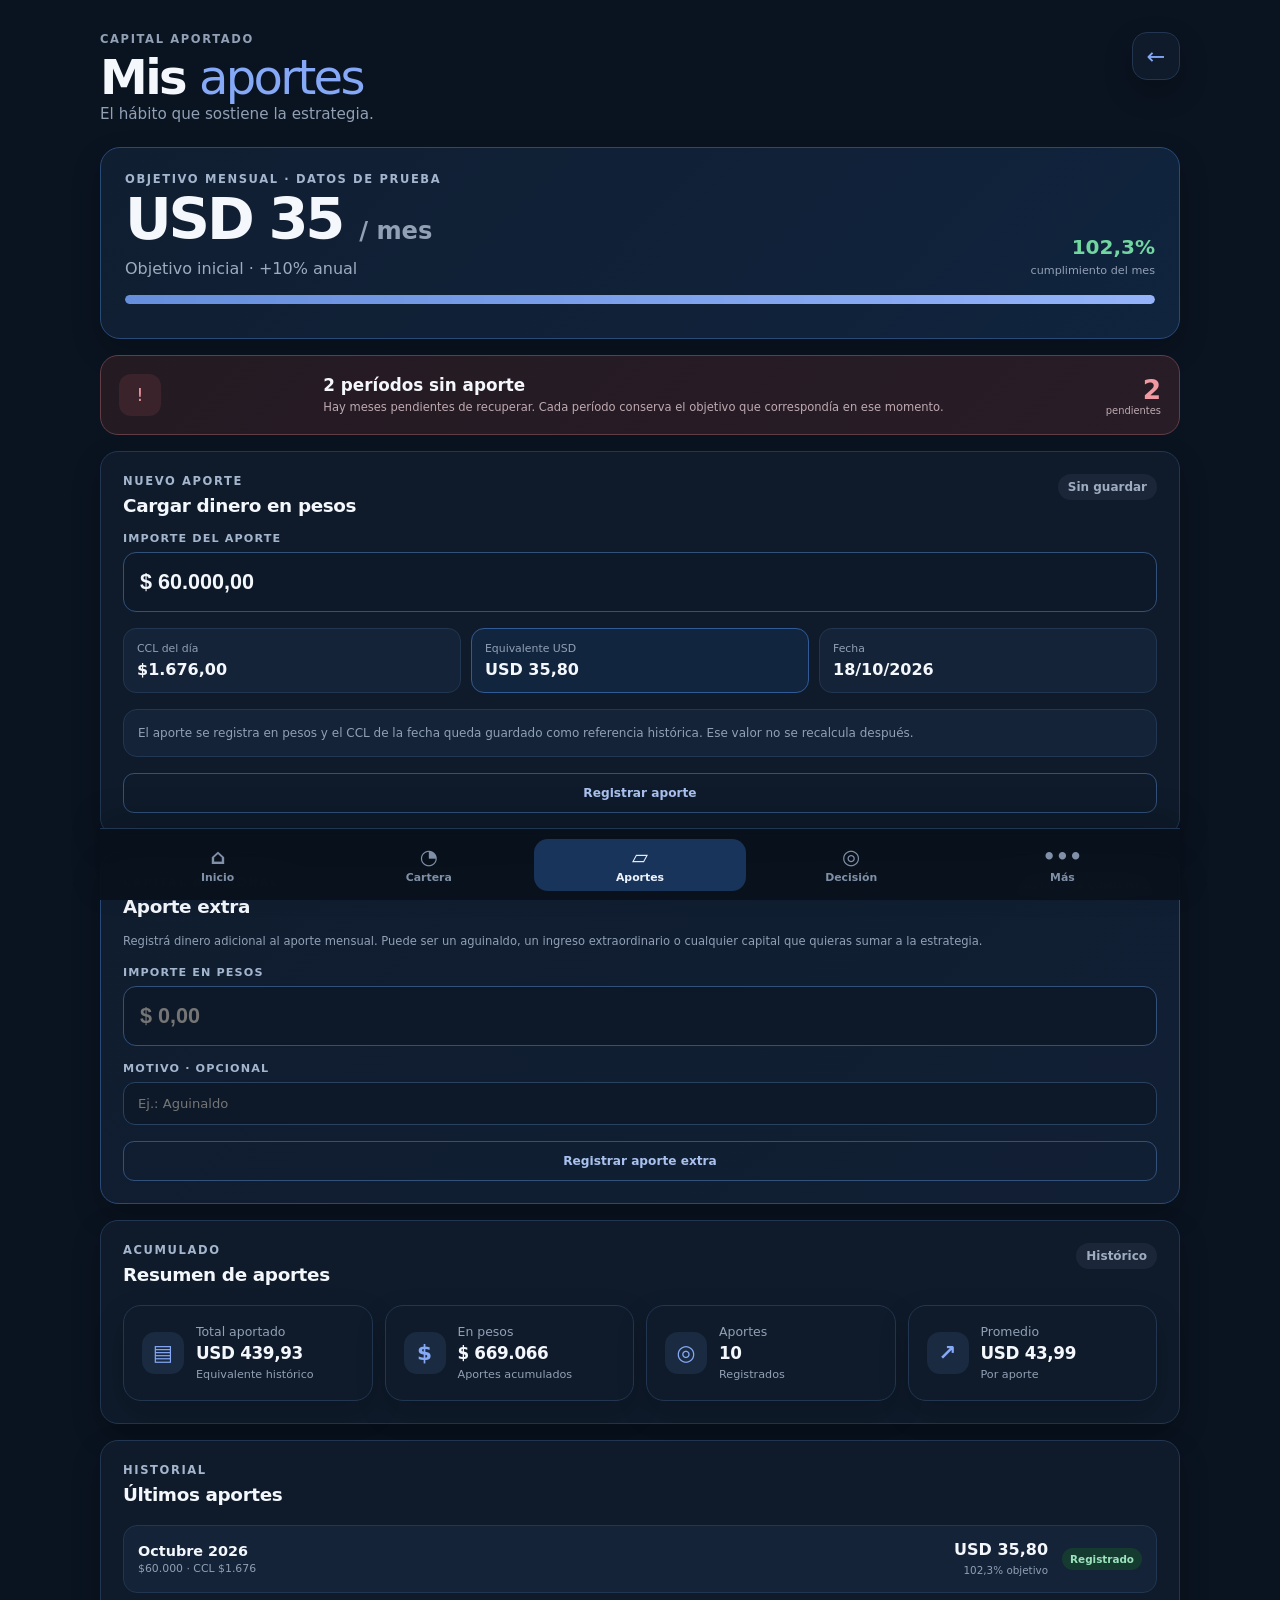
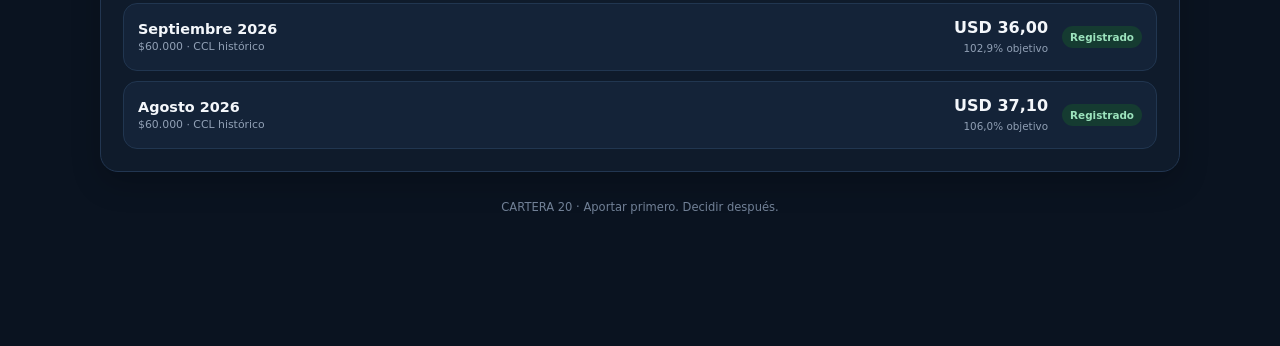
==== aportes.html @ cf2efdd2 "Aportes: preparar estado positivo de aportes al día" ====
<!DOCTYPE html>
<html lang="es">
<head>
  <meta charset="UTF-8">
  <meta name="viewport" content="width=device-width, initial-scale=1.0">
  <meta name="theme-color" content="#0a1320">
  <title>CARTERA 20 · Aportes</title>
  <link rel="stylesheet" href="style.css">
  <style>
    .contribution-hero { padding:24px; margin-bottom:16px; border:1px solid #294a77; border-radius:20px; background:linear-gradient(135deg,#101e31 0%,#10243e 100%); box-shadow:var(--shadow); }
    .contribution-target { display:flex; align-items:end; justify-content:space-between; gap:18px; }
    .target-value { font-size:clamp(2.3rem,7vw,3.6rem); line-height:.95; font-weight:760; letter-spacing:-.055em; }
    .target-value small { font-size:.42em; font-weight:700; color:var(--muted); letter-spacing:0; }
    .fulfillment { text-align:right; }
    .fulfillment strong { display:block; font-size:1.25rem; color:var(--success); }
    .fulfillment span { color:var(--muted); font-size:.7rem; }
    .input-panel { display:grid; gap:16px; }
    .field-label { display:block; margin-bottom:7px; color:#a4b5ce; font-size:.7rem; font-weight:800; letter-spacing:.1em; text-transform:uppercase; }
    .amount-input { width:100%; padding:16px; border:1px solid #31517b; border-radius:13px; outline:none; background:#0d1928; color:var(--text); font-size:1.35rem; font-weight:750; }
    .amount-input:focus { border-color:var(--accent); }
    .conversion-grid { display:grid; grid-template-columns:repeat(3,1fr); gap:10px; }
    .conversion-card { padding:13px; border:1px solid #213650; border-radius:13px; background:var(--surface-2); }
    .conversion-card span { display:block; color:var(--muted); font-size:.68rem; margin-bottom:5px; }
    .conversion-card strong { font-size:1rem; }
    .conversion-card.highlight { border-color:#315b96; background:#12253e; }
    .history-list { display:grid; gap:10px; }
    .history-row { display:grid; grid-template-columns:1fr auto auto; gap:14px; align-items:center; padding:14px; border:1px solid #213650; border-radius:14px; background:var(--surface-2); }
    .history-main strong { display:block; font-size:.9rem; }
    .history-main span { display:block; margin-top:3px; color:var(--muted); font-size:.68rem; }
    .history-usd { text-align:right; }
    .history-usd strong { display:block; }
    .history-usd span { color:var(--muted); font-size:.65rem; }
    .history-status { padding:5px 8px; border-radius:999px; background:var(--success-soft); color:#9ce3bd; font-size:.65rem; font-weight:750; white-space:nowrap; }
    .info-box { padding:14px; border:1px solid #213752; border-radius:14px; background:var(--surface-2); color:var(--muted); font-size:.75rem; line-height:1.5; }
    .pending-card { display:flex; align-items:center; justify-content:space-between; gap:16px; padding:18px; margin-bottom:16px; border:1px solid #633d46; border-radius:18px; background:linear-gradient(135deg,#241a22 0%,#281d27 100%); }
    .pending-card .pending-icon { width:42px; height:42px; display:grid; place-items:center; flex:0 0 42px; border-radius:12px; background:#3a232b; color:#e9959f; font-size:1.15rem; }
    .pending-card strong { display:block; font-size:1.05rem; }
    .pending-card p { margin:4px 0 0; color:#bfa9b0; font-size:.72rem; line-height:1.45; }
    .pending-count { text-align:right; flex:0 0 auto; }
    .pending-count strong { font-size:1.65rem; color:#ef9aa3; }
    .pending-count span { display:block; color:#bfa9b0; font-size:.62rem; }
    .pending-card.currently-clear { border-color:#294a77; background:linear-gradient(135deg,#101d2f 0%,#111f34 100%); }
    .pending-card.currently-clear .pending-icon { background:#183426; color:#8ee0b1; }
    .pending-card.currently-clear .pending-count strong { color:#8ee0b1; }
    .pending-card.currently-clear .pending-card-title { color:#d8e3ef; }
    .pending-card.currently-clear p { color:#91b9a2; }
    .extra-panel { border-color:#294a77; background:linear-gradient(135deg,#101d2f 0%,#111f34 100%); }
    .extra-badge { padding:5px 8px; border-radius:999px; background:#1a3150; color:#9fbce0; font-size:.62rem; font-weight:800; white-space:nowrap; }
    .extra-help { margin:0; color:var(--muted); font-size:.72rem; line-height:1.45; }
    .extra-reason { width:100%; padding:13px 14px; border:1px solid #29425f; border-radius:12px; outline:none; background:#0d1928; color:var(--text); font:inherit; font-size:.82rem; }
    .extra-reason:focus { border-color:var(--accent); }
    @media(max-width:480px){ .contribution-target{align-items:flex-start;flex-direction:column}.fulfillment{text-align:left}.conversion-grid{grid-template-columns:1fr 1fr}.conversion-card:last-child{grid-column:1/-1}.history-row{grid-template-columns:1fr auto}.history-status{grid-column:2;grid-row:1}.history-usd{grid-column:1;grid-row:2;text-align:left}.pending-card{align-items:flex-start}.pending-count{margin-left:auto} }
  </style>
</head>
<body>
  <main class="app-shell">
    <header class="topbar">
      <div>
        <p class="eyebrow">CAPITAL APORTADO</p>
        <h1>Mis <span>aportes</span></h1>
        <p class="tagline">El hábito que sostiene la estrategia.</p>
      </div>
      <a class="icon-button back-button" href="index.html" aria-label="Volver al inicio" title="Volver al inicio">←</a>
    </header>

    <section class="contribution-hero">
      <p class="section-label">OBJETIVO MENSUAL · DATOS DE PRUEBA</p>
      <div class="contribution-target">
        <div><div class="target-value">USD 35 <small>/ mes</small></div><p class="hero-subtitle">Objetivo inicial · +10% anual</p></div>
        <div class="fulfillment"><strong>102,3%</strong><span>cumplimiento del mes</span></div>
      </div>
      <div class="progress-track"><div class="progress-fill" style="width:100%"></div></div>
    </section>

    <section class="pending-card" aria-label="Estado de aportes">
      <div class="pending-icon">!</div>
      <div>
        <strong class="pending-card-title">2 períodos sin aporte</strong>
        <p>Hay meses pendientes de recuperar. Cada período conserva el objetivo que correspondía en ese momento.</p>
      </div>
      <div class="pending-count"><strong>2</strong><span>pendientes</span></div>
    </section>

    <section class="panel input-panel">
      <div class="panel-heading" style="margin-bottom:0"><div><p class="section-label">NUEVO APORTE</p><h2>Cargar dinero en pesos</h2></div><span class="status neutral">Sin guardar</span></div>
      <div><label class="field-label" for="amount">Importe del aporte</label><input id="amount" class="amount-input" type="text" inputmode="decimal" value="$ 60.000,00" aria-label="Importe del aporte en pesos"></div>
      <div class="conversion-grid">
        <div class="conversion-card"><span>CCL del día</span><strong>$1.676,00</strong></div>
        <div class="conversion-card highlight"><span>Equivalente USD</span><strong>USD 35,80</strong></div>
        <div class="conversion-card"><span>Fecha</span><strong>18/10/2026</strong></div>
      </div>
      <div class="info-box">El aporte se registra en pesos y el CCL de la fecha queda guardado como referencia histórica. Ese valor no se recalcula después.</div>
      <button class="secondary-button" type="button" style="width:100%;padding:12px">Registrar aporte</button>
    </section>

    <section class="panel extra-panel input-panel">
      <div class="panel-heading" style="margin-bottom:0"><div><p class="section-label">CAPITAL ADICIONAL</p><h2>Aporte extra</h2></div><span class="extra-badge">NO CUENTA COMO MES</span></div>
      <p class="extra-help">Registrá dinero adicional al aporte mensual. Puede ser un aguinaldo, un ingreso extraordinario o cualquier capital que quieras sumar a la estrategia.</p>
      <div><label class="field-label" for="extra-amount">Importe en pesos</label><input id="extra-amount" class="amount-input" type="text" inputmode="decimal" placeholder="$ 0,00" aria-label="Importe del aporte extra en pesos"></div>
      <div><label class="field-label" for="extra-reason">Motivo · opcional</label><input id="extra-reason" class="extra-reason" type="text" placeholder="Ej.: Aguinaldo" aria-label="Motivo del aporte extra"></div>
      <button class="secondary-button" type="button" style="width:100%;padding:12px">Registrar aporte extra</button>
    </section>

    <section class="panel">
      <div class="panel-heading"><div><p class="section-label">ACUMULADO</p><h2>Resumen de aportes</h2></div><span class="status neutral">Histórico</span></div>
      <div class="stats-grid" style="margin-bottom:0">
        <article class="stat-card"><div class="stat-icon">▤</div><div><span>Total aportado</span><strong>USD 439,93</strong><small>Equivalente histórico</small></div></article>
        <article class="stat-card"><div class="stat-icon">$</div><div><span>En pesos</span><strong>$ 669.066</strong><small>Aportes acumulados</small></div></article>
        <article class="stat-card"><div class="stat-icon">◎</div><div><span>Aportes</span><strong>10</strong><small>Registrados</small></div></article>
        <article class="stat-card"><div class="stat-icon">↗</div><div><span>Promedio</span><strong>USD 43,99</strong><small>Por aporte</small></div></article>
      </div>
    </section>

    <section class="panel">
      <div class="panel-heading"><div><p class="section-label">HISTORIAL</p><h2>Últimos aportes</h2></div></div>
      <div class="history-list">
        <div class="history-row"><div class="history-main"><strong>Octubre 2026</strong><span>$60.000 · CCL $1.676</span></div><div class="history-usd"><strong>USD 35,80</strong><span>102,3% objetivo</span></div><span class="history-status">Registrado</span></div>
        <div class="history-row"><div class="history-main"><strong>Septiembre 2026</strong><span>$60.000 · CCL histórico</span></div><div class="history-usd"><strong>USD 36,00</strong><span>102,9% objetivo</span></div><span class="history-status">Registrado</span></div>
        <div class="history-row"><div class="history-main"><strong>Agosto 2026</strong><span>$60.000 · CCL histórico</span></div><div class="history-usd"><strong>USD 37,10</strong><span>106,0% objetivo</span></div><span class="history-status">Registrado</span></div>
      </div>
    </section>

    <footer><p>CARTERA 20 · Aportar primero. Decidir después.</p></footer>
  </main>

  <nav class="bottom-nav" aria-label="Navegación principal">
    <a class="nav-item" href="index.html"><span class="nav-icon">⌂</span><span>Inicio</span></a>
    <a class="nav-item" href="cartera.html"><span class="nav-icon">◔</span><span>Cartera</span></a>
    <a class="nav-item active" href="aportes.html"><span class="nav-icon">▱</span><span>Aportes</span></a>
    <a class="nav-item" href="#"><span class="nav-icon">◎</span><span>Decisión</span></a>
    <a class="nav-item" href="#"><span class="nav-icon">•••</span><span>Más</span></a>
  </nav>
</body>
</html>
---- style.css ----
* { box-sizing: border-box; }

:root {
  --bg: #0a1320;
  --surface: #0f1b2b;
  --surface-2: #142338;
  --surface-3: #192a41;
  --text: #f4f7fb;
  --muted: #91a0b5;
  --line: #223651;
  --accent: #86a9f7;
  --accent-strong: #5d8fe9;
  --accent-soft: #1b3559;
  --success: #71d6a0;
  --success-soft: #153b31;
  --shadow: 0 12px 30px rgba(0, 0, 0, .20);
}

html { scroll-behavior: smooth; }
body { margin: 0; padding-bottom: 92px; background: var(--bg); color: var(--text); font-family: Inter, ui-sans-serif, system-ui, -apple-system, BlinkMacSystemFont, "Segoe UI", sans-serif; }
button, a { font: inherit; } button { color: inherit; }
.app-shell { width: min(1080px, calc(100% - 32px)); margin: 0 auto; padding: 32px 0 28px; }
.topbar { display: flex; align-items: flex-start; justify-content: space-between; gap: 20px; margin-bottom: 24px; }
.eyebrow, .section-label { margin: 0 0 7px; font-size: .72rem; font-weight: 800; letter-spacing: .14em; color: var(--muted); }
.section-label { color: #a4b5ce; }
h1, h2, p { margin-top: 0; } h1 { margin-bottom: 4px; font-size: clamp(2rem, 5vw, 3rem); line-height: 1; letter-spacing: -.055em; } h1 span { color: var(--accent); font-weight: 400; } h2 { margin-bottom: 0; font-size: 1.15rem; letter-spacing: -.02em; }
.tagline { margin: 0; color: var(--muted); font-size: .95rem; }
.icon-button { width: 48px; height: 48px; display: grid; place-items: center; flex: 0 0 auto; border: 1px solid var(--line); border-radius: 15px; background: var(--surface); box-shadow: var(--shadow); cursor: pointer; text-decoration: none; color: var(--accent); font-size: 1.4rem; }
.icon-button svg { width: 23px; height: 23px; fill: none; stroke: var(--accent); stroke-width: 1.6; stroke-linecap: round; stroke-linejoin: round; }

.hero-card { position: relative; overflow: hidden; display: flex; align-items: flex-end; justify-content: space-between; min-height: 190px; padding: 28px; margin-bottom: 16px; border: 1px solid #294a77; border-radius: 22px; background: linear-gradient(135deg, #101e31 0%, #10243e 100%); box-shadow: var(--shadow); }
.hero-card::after { content: ""; position: absolute; width: 360px; height: 220px; right: -120px; top: -130px; border-radius: 50%; background: rgba(93, 143, 233, .12); filter: blur(8px); }
.hero-card .section-label { color: #b2c1d8; }
.hero-value { font-size: clamp(2.6rem, 7vw, 4.5rem); line-height: .95; font-weight: 760; letter-spacing: -.055em; }
.hero-subtitle { margin: 10px 0 0; color: #9eacc0; }
.hero-chart-placeholder { width: 300px; height: 105px; opacity: .55; background: linear-gradient(180deg, transparent 54%, rgba(134,169,247,.16)); clip-path: polygon(0 75%, 12% 61%, 24% 66%, 36% 47%, 48% 51%, 61% 28%, 73% 38%, 85% 20%, 100% 4%, 100% 100%, 0 100%); border-bottom: 1px solid rgba(134,169,247,.5); }

.stats-grid { display: grid; grid-template-columns: repeat(4, 1fr); gap: 12px; margin-bottom: 16px; }
.stat-card, .panel { background: var(--surface); border: 1px solid var(--line); border-radius: 18px; box-shadow: var(--shadow); }
.stat-card { display: flex; gap: 12px; align-items: center; padding: 18px; }
.stat-icon { width: 42px; height: 42px; flex: 0 0 42px; display: grid; place-items: center; border-radius: 13px; background: var(--surface-3); color: var(--accent); font-size: 1.35rem; font-weight: 700; }
.stat-card span { display: block; color: var(--muted); font-size: .78rem; margin-bottom: 4px; } .stat-card strong { display: block; font-size: 1.05rem; letter-spacing: -.02em; } .stat-card small { display: block; margin-top: 4px; color: var(--muted); font-size: .7rem; }
.stat-card.highlight { border-color: #315b96; background: linear-gradient(145deg, #142b49, #102137); }

.panel { padding: 22px; margin-bottom: 16px; }
.panel-heading { display: flex; justify-content: space-between; align-items: flex-start; gap: 16px; margin-bottom: 20px; }
.status, .asset-status { padding: 6px 10px; border-radius: 999px; font-size: .75rem; font-weight: 700; white-space: nowrap; }
.status.neutral, .asset-status.neutral { background: #1b2738; color: #9eabc0; }
.status-dot { width: 10px; height: 10px; flex: 0 0 10px; margin-top: 5px; border-radius: 50%; background: var(--success); box-shadow: 0 0 0 6px rgba(113,214,160,.08); }

.allocation-list { display: grid; gap: 17px; }
.allocation-row { display: grid; grid-template-columns: 150px 1fr 45px; gap: 14px; align-items: center; }
.asset-name { display: flex; flex-direction: column; gap: 2px; } .asset-name strong { letter-spacing: -.02em; } .asset-name span { color: var(--muted); font-size: .72rem; }
.allocation-track, .progress-track { height: 9px; background: #202f43; border-radius: 999px; overflow: hidden; }
.allocation-fill, .progress-fill { height: 100%; background: linear-gradient(90deg, #668edc, #94b3fa); border-radius: inherit; }

.two-column { display: grid; grid-template-columns: 1fr 1fr; gap: 16px; }
.strategy-status { display: flex; gap: 12px; margin-top: 18px; padding: 15px; border: 1px solid #214d3d; border-radius: 14px; background: var(--success-soft); }
.strategy-status strong { display: block; } .strategy-status p { margin: 3px 0 0; color: var(--muted); font-size: .82rem; line-height: 1.4; }
.contribution-main { display: flex; align-items: center; gap: 13px; margin-top: 12px; } .contribution-card h2 { font-size: 1.8rem; }
.target-icon, .decision-icon { width: 48px; height: 48px; flex: 0 0 48px; display: grid; place-items: center; border-radius: 50%; background: var(--accent-soft); color: var(--accent); font-size: 1.6rem; }
.muted { color: var(--muted); margin: 5px 0 0; } .progress-track { margin: 17px 0 10px; } small { color: var(--muted); line-height: 1.4; }
.score-placeholder { padding: 6px 10px; border-radius: 999px; background: #18273b; font-weight: 800; color: #a8b7cd; }
.empty-recommendation { display: flex; align-items: center; gap: 14px; padding: 16px; border: 1px solid #213752; border-radius: 14px; background: var(--surface-2); }
.decision-icon { width: 44px; height: 44px; flex-basis: 44px; font-size: 1.15rem; } .empty-recommendation p { margin: 4px 0 0; color: var(--muted); font-size: .84rem; line-height: 1.45; }

/* Pantalla Cartera */
.portfolio-summary { display: grid; grid-template-columns: 1fr auto auto; gap: 24px; align-items: end; padding: 24px; margin-bottom: 16px; border: 1px solid #294a77; border-radius: 20px; background: linear-gradient(135deg, #101e31 0%, #10243e 100%); box-shadow: var(--shadow); }
.portfolio-total { font-size: clamp(2.2rem, 6vw, 3.5rem); font-weight: 760; line-height: .95; letter-spacing: -.05em; }
.portfolio-mini-stat { min-width: 100px; padding-left: 20px; border-left: 1px solid #2b4668; } .portfolio-mini-stat span { display: block; color: var(--muted); font-size: .72rem; margin-bottom: 5px; } .portfolio-mini-stat strong { font-size: 1.35rem; }
.portfolio-list { display: grid; gap: 12px; }
.asset-card { padding: 17px; border: 1px solid #213650; border-radius: 16px; background: var(--surface-2); }
.asset-head { display: grid; grid-template-columns: 52px 1fr auto; gap: 12px; align-items: center; }
.ticker-badge { width: 52px; height: 42px; display: grid; place-items: center; border-radius: 11px; background: var(--surface-3); color: var(--accent); font-weight: 850; letter-spacing: -.03em; }
.asset-title strong { display: block; font-size: .96rem; } .asset-title span { display: block; margin-top: 3px; color: var(--muted); font-size: .7rem; }
.asset-metrics { display: grid; grid-template-columns: repeat(4, 1fr); gap: 8px; margin: 16px 0 13px; padding: 12px 0; border-top: 1px solid #20334d; border-bottom: 1px solid #20334d; }
.asset-metrics span { display: block; color: var(--muted); font-size: .67rem; margin-bottom: 3px; } .asset-metrics strong { font-size: .9rem; }
.asset-progress { display: flex; align-items: center; gap: 10px; } .asset-progress-track { height: 6px; flex: 1; overflow: hidden; background: #202f43; border-radius: 999px; } .asset-progress-fill { height: 100%; background: #6e92df; border-radius: inherit; } .asset-progress > span { color: #91a0b5; font-size: .67rem; white-space: nowrap; }
.add-asset-panel { display: flex; align-items: center; justify-content: space-between; gap: 18px; padding: 16px 18px; }
.add-asset-copy { display: flex; align-items: center; gap: 12px; } .add-asset-copy p { margin: 3px 0 0; color: var(--muted); font-size: .76rem; line-height: 1.4; } .small-plus { width: 36px; height: 36px; display: grid; place-items: center; border-radius: 11px; background: var(--surface-3); color: var(--accent); font-size: 1.2rem; }
.secondary-button { border: 1px solid #31517b; border-radius: 11px; padding: 9px 13px; background: transparent; color: #a9c1ef; font-size: .76rem; font-weight: 750; cursor: pointer; white-space: nowrap; }
.secondary-button:hover { background: var(--accent-soft); }

footer { text-align: center; padding-top: 12px; color: #718096; font-size: .72rem; }
.bottom-nav { position: fixed; z-index: 10; left: 50%; bottom: 0; transform: translateX(-50%); width: min(1080px, 100%); display: grid; grid-template-columns: repeat(5, 1fr); padding: 10px 12px 9px; border-top: 1px solid var(--line); background: rgba(9, 17, 28, .96); backdrop-filter: blur(14px); box-shadow: 0 -12px 30px rgba(0,0,0,.18); }
.nav-item { min-width: 0; display: flex; flex-direction: column; align-items: center; gap: 3px; padding: 7px 5px; border-radius: 14px; color: #7f90a8; text-decoration: none; font-size: .68rem; font-weight: 600; }
.nav-item.active { color: #eef4ff; background: #19345a; } .nav-icon { height: 22px; display: grid; place-items: center; font-size: 1.3rem; line-height: 1; }

@media (max-width: 760px) {
  .app-shell { width: min(100% - 20px, 620px); padding-top: 28px; }
  .stats-grid { grid-template-columns: repeat(2, 1fr); } .two-column { grid-template-columns: 1fr; }
  .hero-card { min-height: 170px; } .hero-chart-placeholder { width: 180px; height: 85px; }
  .allocation-row { grid-template-columns: 105px 1fr 40px; gap: 9px; } .panel, .hero-card { padding: 18px; }
  .portfolio-summary { grid-template-columns: 1fr auto; } .portfolio-mini-stat:last-child { grid-column: 2; grid-row: 1; }
}

@media (max-width: 480px) {
  .app-shell { width: calc(100% - 20px); } .topbar { align-items: center; } .icon-button { width: 44px; height: 44px; } .tagline { font-size: .84rem; }
  .hero-card { min-height: 170px; } .hero-chart-placeholder { display: none; } .stats-grid { gap: 10px; }
  .stat-card { min-height: 106px; align-items: flex-start; padding: 14px; } .stat-icon { width: 38px; height: 38px; flex-basis: 38px; } .stat-card strong { font-size: .98rem; } .stat-card small { font-size: .66rem; }
  .allocation-row { grid-template-columns: 88px 1fr 34px; } .asset-name strong { font-size: .9rem; } .asset-name span { font-size: .65rem; } .panel { padding: 17px; }
  .bottom-nav { padding-left: 6px; padding-right: 6px; } .nav-item { font-size: .64rem; }
  .portfolio-summary { grid-template-columns: 1fr 1fr; gap: 15px; padding: 18px; } .portfolio-total { font-size: 2.1rem; } .portfolio-mini-stat { min-width: 0; padding-left: 12px; }
  .asset-head { grid-template-columns: 46px 1fr; } .asset-status { grid-column: 2; justify-self: start; margin-top: -4px; } .ticker-badge { width: 46px; height: 40px; }
  .asset-metrics { grid-template-columns: repeat(2, 1fr); row-gap: 12px; } .asset-progress > span { font-size: .61rem; }
  .add-asset-panel { align-items: flex-start; flex-direction: column; } .secondary-button { width: 100%; }
}
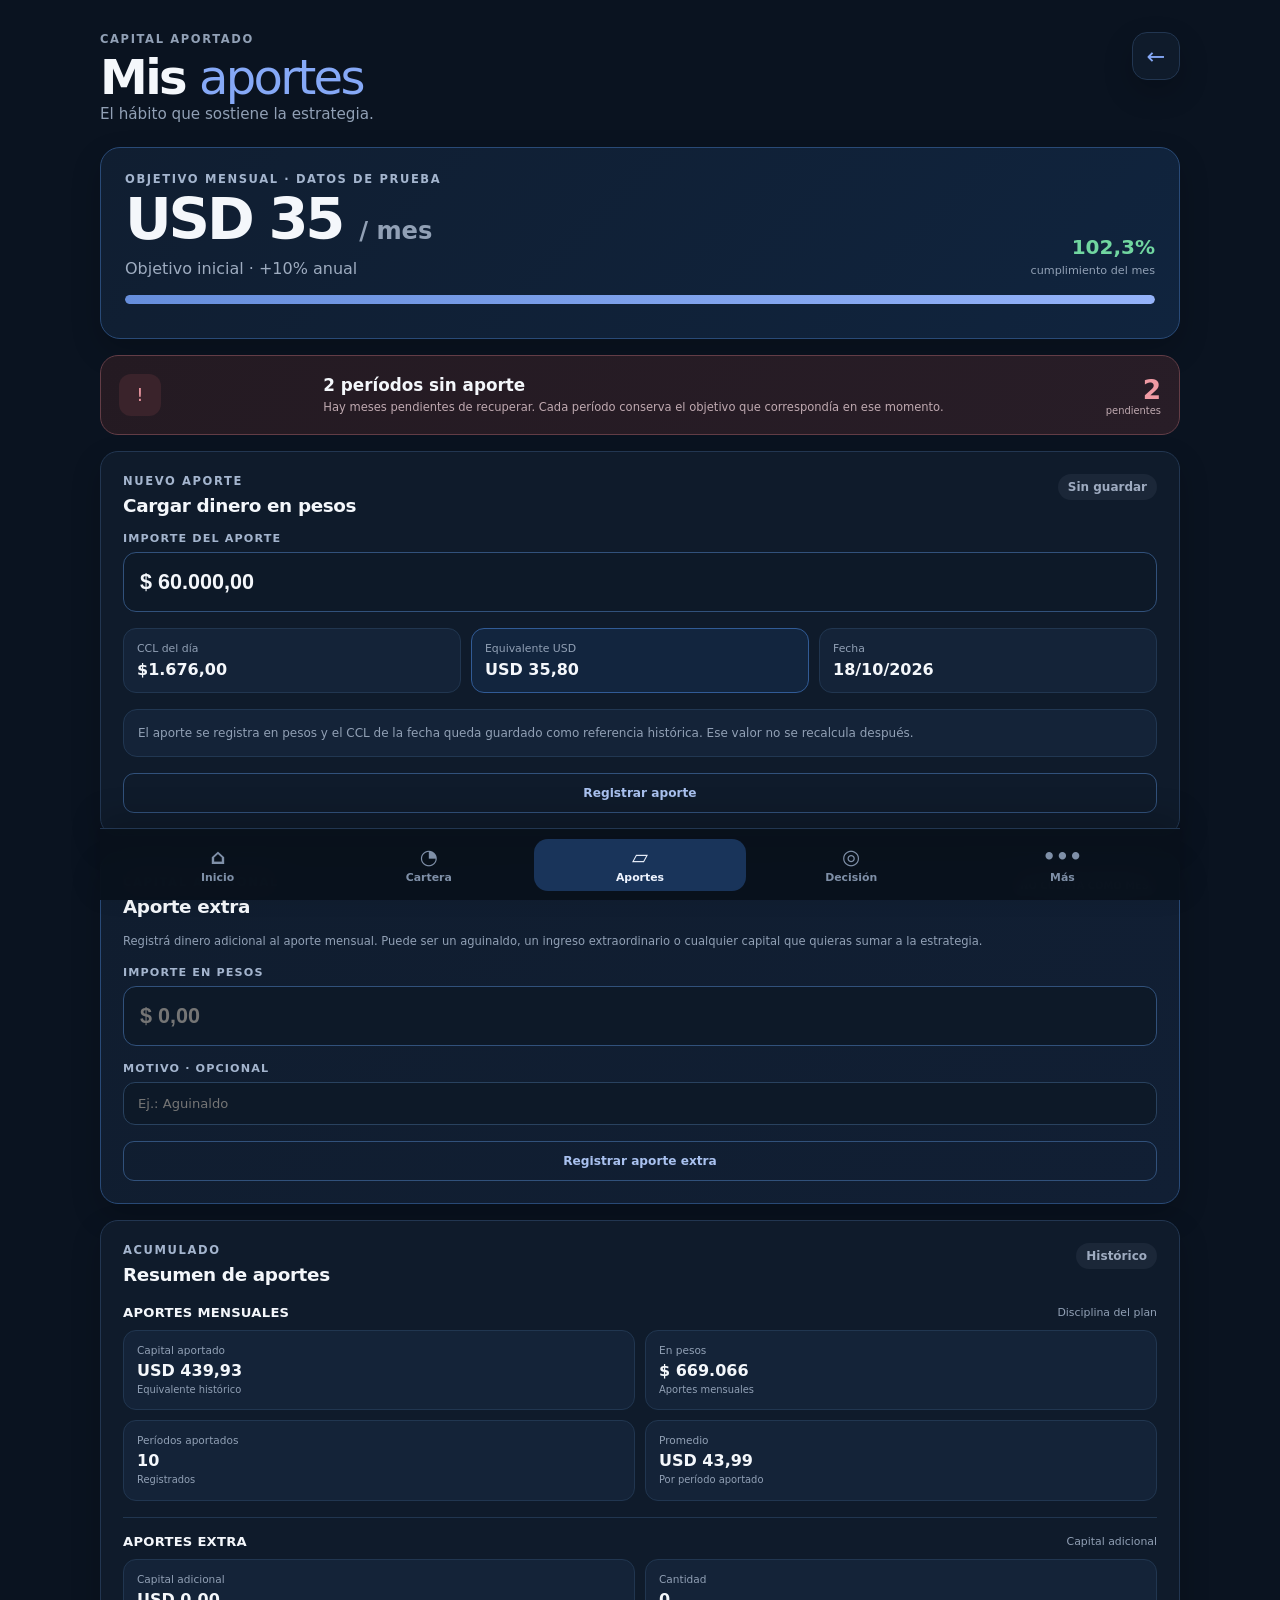
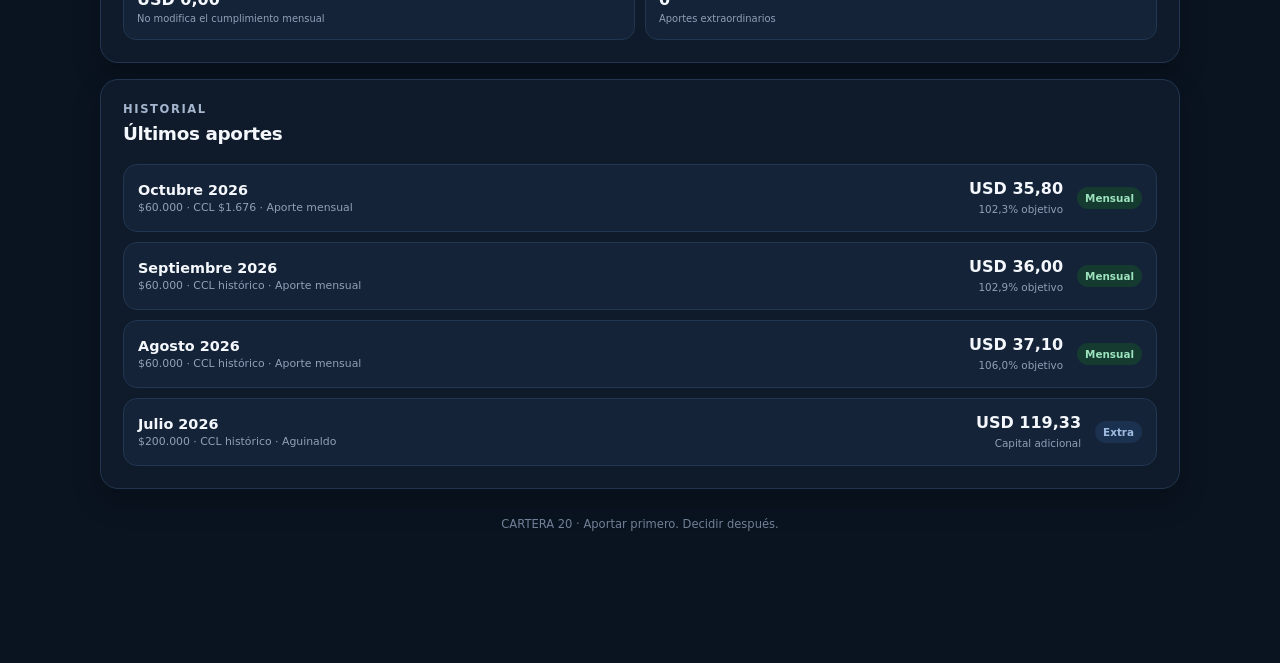
==== commit df64cb3d: "Separar resumen de aportes mensuales y extras" ====
--- a/aportes.html
+++ b/aportes.html
@@ -31,6 +31,7 @@
     .history-usd strong { display:block; }
     .history-usd span { color:var(--muted); font-size:.65rem; }
     .history-status { padding:5px 8px; border-radius:999px; background:var(--success-soft); color:#9ce3bd; font-size:.65rem; font-weight:750; white-space:nowrap; }
+    .history-status.extra { background:#1a3150; color:#9fbce0; }
     .info-box { padding:14px; border:1px solid #213752; border-radius:14px; background:var(--surface-2); color:var(--muted); font-size:.75rem; line-height:1.5; }
     .pending-card { display:flex; align-items:center; justify-content:space-between; gap:16px; padding:18px; margin-bottom:16px; border:1px solid #633d46; border-radius:18px; background:linear-gradient(135deg,#241a22 0%,#281d27 100%); }
     .pending-card .pending-icon { width:42px; height:42px; display:grid; place-items:center; flex:0 0 42px; border-radius:12px; background:#3a232b; color:#e9959f; font-size:1.15rem; }
@@ -49,7 +50,17 @@
     .extra-help { margin:0; color:var(--muted); font-size:.72rem; line-height:1.45; }
     .extra-reason { width:100%; padding:13px 14px; border:1px solid #29425f; border-radius:12px; outline:none; background:#0d1928; color:var(--text); font:inherit; font-size:.82rem; }
     .extra-reason:focus { border-color:var(--accent); }
-    @media(max-width:480px){ .contribution-target{align-items:flex-start;flex-direction:column}.fulfillment{text-align:left}.conversion-grid{grid-template-columns:1fr 1fr}.conversion-card:last-child{grid-column:1/-1}.history-row{grid-template-columns:1fr auto}.history-status{grid-column:2;grid-row:1}.history-usd{grid-column:1;grid-row:2;text-align:left}.pending-card{align-items:flex-start}.pending-count{margin-left:auto} }
+    .summary-block { display:grid; gap:10px; }
+    .summary-block + .summary-block { margin-top:16px; padding-top:16px; border-top:1px solid #213650; }
+    .summary-title { display:flex; align-items:center; justify-content:space-between; gap:12px; }
+    .summary-title strong { font-size:.82rem; letter-spacing:.02em; }
+    .summary-title span { color:var(--muted); font-size:.68rem; }
+    .summary-mini { display:grid; grid-template-columns:repeat(2,1fr); gap:10px; }
+    .summary-mini-card { padding:13px; border:1px solid #213650; border-radius:13px; background:var(--surface-2); }
+    .summary-mini-card span { display:block; color:var(--muted); font-size:.66rem; margin-bottom:5px; }
+    .summary-mini-card strong { display:block; font-size:1rem; }
+    .summary-mini-card small { display:block; margin-top:3px; color:var(--muted); font-size:.62rem; }
+    @media(max-width:480px){ .contribution-target{align-items:flex-start;flex-direction:column}.fulfillment{text-align:left}.conversion-grid{grid-template-columns:1fr 1fr}.conversion-card:last-child{grid-column:1/-1}.history-row{grid-template-columns:1fr auto}.history-status{grid-column:2;grid-row:1}.history-usd{grid-column:1;grid-row:2;text-align:left}.pending-card{align-items:flex-start}.pending-count{margin-left:auto}.summary-mini{grid-template-columns:1fr 1fr} }
   </style>
 </head>
 <body>
@@ -103,20 +114,31 @@
 
     <section class="panel">
       <div class="panel-heading"><div><p class="section-label">ACUMULADO</p><h2>Resumen de aportes</h2></div><span class="status neutral">Histórico</span></div>
-      <div class="stats-grid" style="margin-bottom:0">
-        <article class="stat-card"><div class="stat-icon">▤</div><div><span>Total aportado</span><strong>USD 439,93</strong><small>Equivalente histórico</small></div></article>
-        <article class="stat-card"><div class="stat-icon">$</div><div><span>En pesos</span><strong>$ 669.066</strong><small>Aportes acumulados</small></div></article>
-        <article class="stat-card"><div class="stat-icon">◎</div><div><span>Aportes</span><strong>10</strong><small>Registrados</small></div></article>
-        <article class="stat-card"><div class="stat-icon">↗</div><div><span>Promedio</span><strong>USD 43,99</strong><small>Por aporte</small></div></article>
+      <div class="summary-block">
+        <div class="summary-title"><strong>APORTES MENSUALES</strong><span>Disciplina del plan</span></div>
+        <div class="summary-mini">
+          <article class="summary-mini-card"><span>Capital aportado</span><strong>USD 439,93</strong><small>Equivalente histórico</small></article>
+          <article class="summary-mini-card"><span>En pesos</span><strong>$ 669.066</strong><small>Aportes mensuales</small></article>
+          <article class="summary-mini-card"><span>Períodos aportados</span><strong>10</strong><small>Registrados</small></article>
+          <article class="summary-mini-card"><span>Promedio</span><strong>USD 43,99</strong><small>Por período aportado</small></article>
+        </div>
+      </div>
+      <div class="summary-block">
+        <div class="summary-title"><strong>APORTES EXTRA</strong><span>Capital adicional</span></div>
+        <div class="summary-mini">
+          <article class="summary-mini-card"><span>Capital adicional</span><strong>USD 0,00</strong><small>No modifica el cumplimiento mensual</small></article>
+          <article class="summary-mini-card"><span>Cantidad</span><strong>0</strong><small>Aportes extraordinarios</small></article>
+        </div>
       </div>
     </section>
 
     <section class="panel">
       <div class="panel-heading"><div><p class="section-label">HISTORIAL</p><h2>Últimos aportes</h2></div></div>
       <div class="history-list">
-        <div class="history-row"><div class="history-main"><strong>Octubre 2026</strong><span>$60.000 · CCL $1.676</span></div><div class="history-usd"><strong>USD 35,80</strong><span>102,3% objetivo</span></div><span class="history-status">Registrado</span></div>
-        <div class="history-row"><div class="history-main"><strong>Septiembre 2026</strong><span>$60.000 · CCL histórico</span></div><div class="history-usd"><strong>USD 36,00</strong><span>102,9% objetivo</span></div><span class="history-status">Registrado</span></div>
-        <div class="history-row"><div class="history-main"><strong>Agosto 2026</strong><span>$60.000 · CCL histórico</span></div><div class="history-usd"><strong>USD 37,10</strong><span>106,0% objetivo</span></div><span class="history-status">Registrado</span></div>
+        <div class="history-row"><div class="history-main"><strong>Octubre 2026</strong><span>$60.000 · CCL $1.676 · Aporte mensual</span></div><div class="history-usd"><strong>USD 35,80</strong><span>102,3% objetivo</span></div><span class="history-status">Mensual</span></div>
+        <div class="history-row"><div class="history-main"><strong>Septiembre 2026</strong><span>$60.000 · CCL histórico · Aporte mensual</span></div><div class="history-usd"><strong>USD 36,00</strong><span>102,9% objetivo</span></div><span class="history-status">Mensual</span></div>
+        <div class="history-row"><div class="history-main"><strong>Agosto 2026</strong><span>$60.000 · CCL histórico · Aporte mensual</span></div><div class="history-usd"><strong>USD 37,10</strong><span>106,0% objetivo</span></div><span class="history-status">Mensual</span></div>
+        <div class="history-row"><div class="history-main"><strong>Julio 2026</strong><span>$200.000 · CCL histórico · Aguinaldo</span></div><div class="history-usd"><strong>USD 119,33</strong><span>Capital adicional</span></div><span class="history-status extra">Extra</span></div>
       </div>
     </section>
 
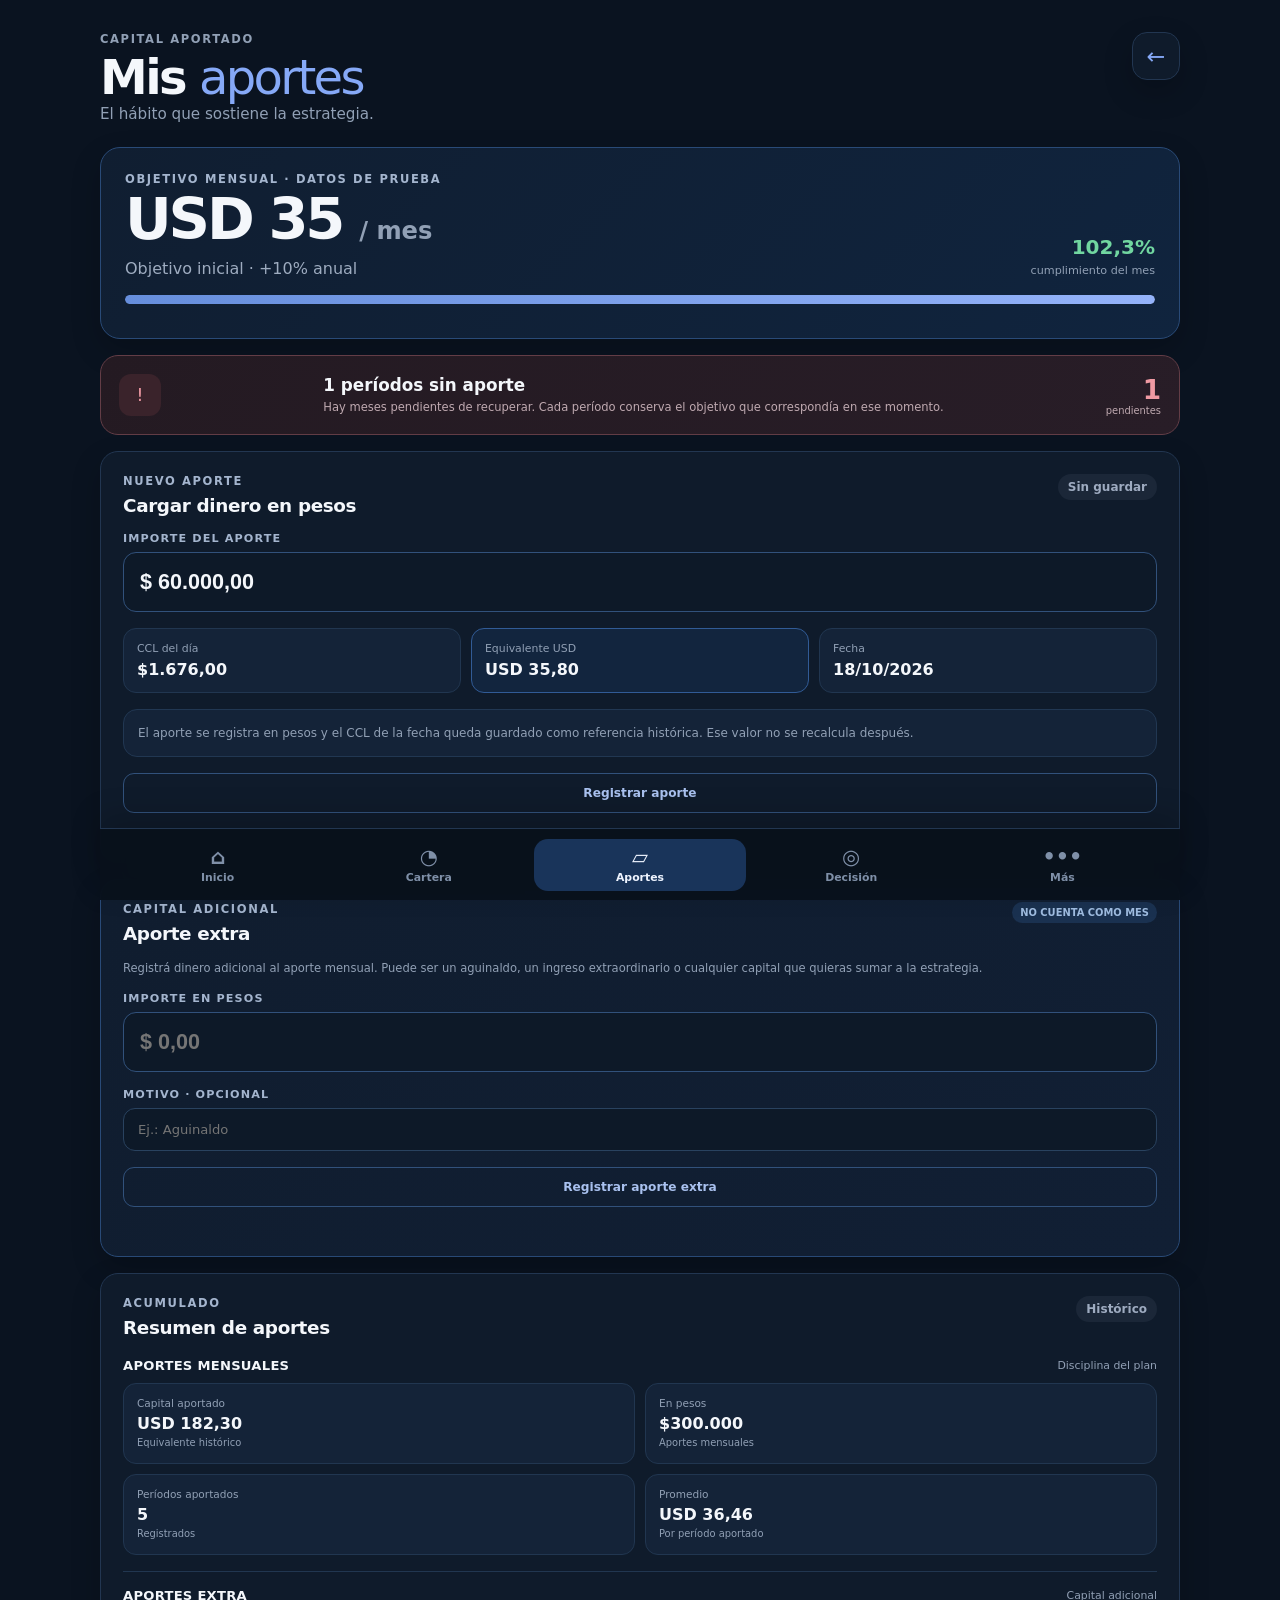
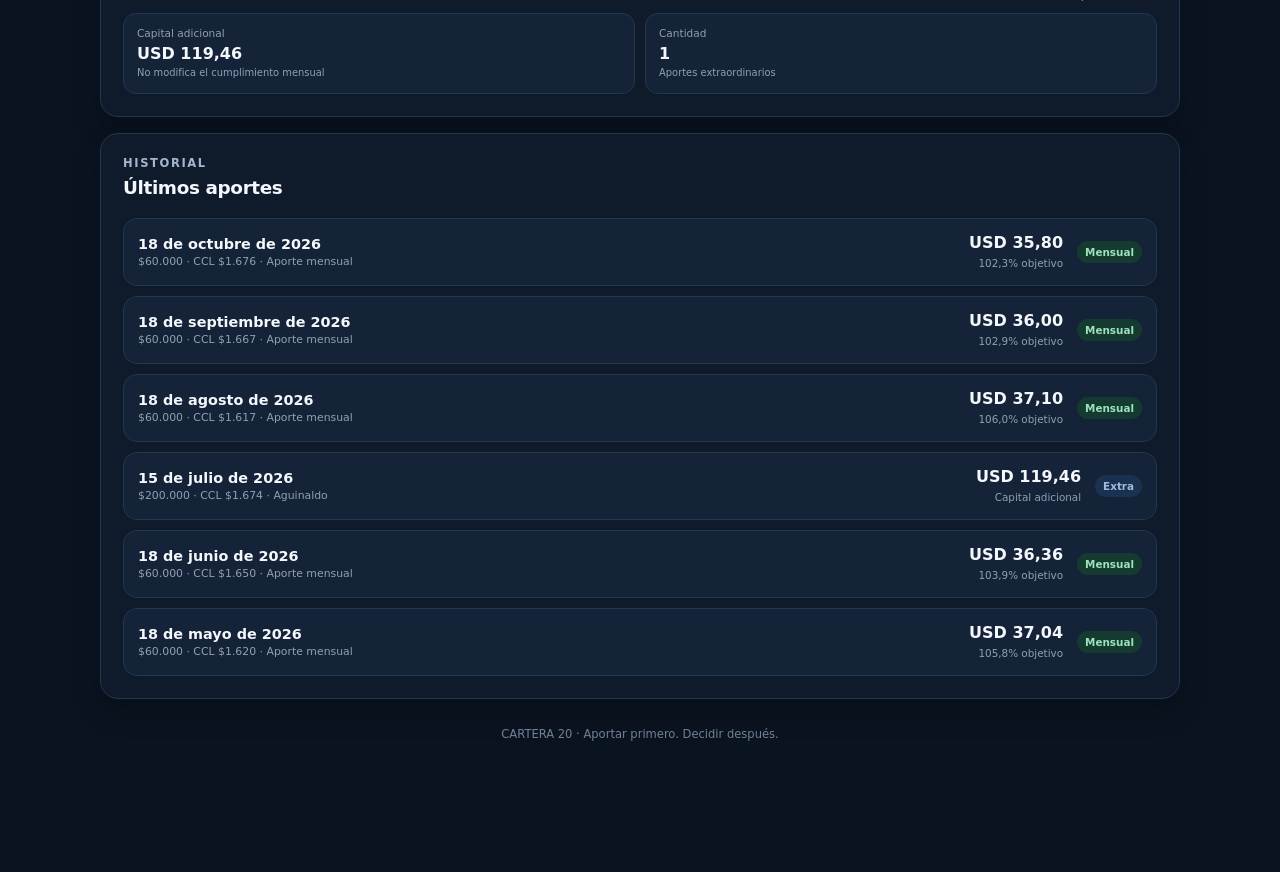
==== commit c91259c5: "Agregar lógica de prueba para aportes mensuales y extras" ====
--- a/aportes.html
+++ b/aportes.html
@@ -16,7 +16,7 @@
     .fulfillment span { color:var(--muted); font-size:.7rem; }
     .input-panel { display:grid; gap:16px; }
     .field-label { display:block; margin-bottom:7px; color:#a4b5ce; font-size:.7rem; font-weight:800; letter-spacing:.1em; text-transform:uppercase; }
-    .amount-input { width:100%; padding:16px; border:1px solid #31517b; border-radius:13px; outline:none; background:#0d1928; color:var(--text); font-size:1.35rem; font-weight:750; }
+    .amount-input { width:100%; padding:16px; border:1px solid #31517b; border-radius:13px; outline:none; background:#0d1928; color:var(--text); font-size:1.35rem; font-weight:750; box-sizing:border-box; }
     .amount-input:focus { border-color:var(--accent); }
     .conversion-grid { display:grid; grid-template-columns:repeat(3,1fr); gap:10px; }
     .conversion-card { padding:13px; border:1px solid #213650; border-radius:13px; background:var(--surface-2); }
@@ -48,7 +48,7 @@
     .extra-panel { border-color:#294a77; background:linear-gradient(135deg,#101d2f 0%,#111f34 100%); }
     .extra-badge { padding:5px 8px; border-radius:999px; background:#1a3150; color:#9fbce0; font-size:.62rem; font-weight:800; white-space:nowrap; }
     .extra-help { margin:0; color:var(--muted); font-size:.72rem; line-height:1.45; }
-    .extra-reason { width:100%; padding:13px 14px; border:1px solid #29425f; border-radius:12px; outline:none; background:#0d1928; color:var(--text); font:inherit; font-size:.82rem; }
+    .extra-reason { width:100%; padding:13px 14px; border:1px solid #29425f; border-radius:12px; outline:none; background:#0d1928; color:var(--text); font:inherit; font-size:.82rem; box-sizing:border-box; }
     .extra-reason:focus { border-color:var(--accent); }
     .summary-block { display:grid; gap:10px; }
     .summary-block + .summary-block { margin-top:16px; padding-top:16px; border-top:1px solid #213650; }
@@ -60,81 +60,54 @@
     .summary-mini-card span { display:block; color:var(--muted); font-size:.66rem; margin-bottom:5px; }
     .summary-mini-card strong { display:block; font-size:1rem; }
     .summary-mini-card small { display:block; margin-top:3px; color:var(--muted); font-size:.62rem; }
+    .test-status { color:#9fbce0; font-size:.68rem; min-height:1em; }
     @media(max-width:480px){ .contribution-target{align-items:flex-start;flex-direction:column}.fulfillment{text-align:left}.conversion-grid{grid-template-columns:1fr 1fr}.conversion-card:last-child{grid-column:1/-1}.history-row{grid-template-columns:1fr auto}.history-status{grid-column:2;grid-row:1}.history-usd{grid-column:1;grid-row:2;text-align:left}.pending-card{align-items:flex-start}.pending-count{margin-left:auto}.summary-mini{grid-template-columns:1fr 1fr} }
   </style>
 </head>
 <body>
   <main class="app-shell">
     <header class="topbar">
-      <div>
-        <p class="eyebrow">CAPITAL APORTADO</p>
-        <h1>Mis <span>aportes</span></h1>
-        <p class="tagline">El hábito que sostiene la estrategia.</p>
-      </div>
+      <div><p class="eyebrow">CAPITAL APORTADO</p><h1>Mis <span>aportes</span></h1><p class="tagline">El hábito que sostiene la estrategia.</p></div>
       <a class="icon-button back-button" href="index.html" aria-label="Volver al inicio" title="Volver al inicio">←</a>
     </header>
 
     <section class="contribution-hero">
       <p class="section-label">OBJETIVO MENSUAL · DATOS DE PRUEBA</p>
-      <div class="contribution-target">
-        <div><div class="target-value">USD 35 <small>/ mes</small></div><p class="hero-subtitle">Objetivo inicial · +10% anual</p></div>
-        <div class="fulfillment"><strong>102,3%</strong><span>cumplimiento del mes</span></div>
-      </div>
-      <div class="progress-track"><div class="progress-fill" style="width:100%"></div></div>
-    </section>
-
-    <section class="pending-card" aria-label="Estado de aportes">
-      <div class="pending-icon">!</div>
-      <div>
-        <strong class="pending-card-title">2 períodos sin aporte</strong>
-        <p>Hay meses pendientes de recuperar. Cada período conserva el objetivo que correspondía en ese momento.</p>
-      </div>
-      <div class="pending-count"><strong>2</strong><span>pendientes</span></div>
+      <div class="contribution-target"><div><div class="target-value">USD 35 <small>/ mes</small></div><p class="hero-subtitle">Objetivo inicial · +10% anual</p></div><div class="fulfillment"><strong id="fulfillment">102,3%</strong><span>cumplimiento del mes</span></div></div>
+      <div class="progress-track"><div id="progress" class="progress-fill" style="width:100%"></div></div>
+    </section>
+
+    <section id="pending-card" class="pending-card" aria-label="Estado de aportes">
+      <div class="pending-icon">!</div><div><strong id="pending-title" class="pending-card-title">2 períodos sin aporte</strong><p id="pending-text">Hay meses pendientes de recuperar. Cada período conserva el objetivo que correspondía en ese momento.</p></div><div class="pending-count"><strong id="pending-count">2</strong><span id="pending-label">pendientes</span></div>
     </section>
 
     <section class="panel input-panel">
       <div class="panel-heading" style="margin-bottom:0"><div><p class="section-label">NUEVO APORTE</p><h2>Cargar dinero en pesos</h2></div><span class="status neutral">Sin guardar</span></div>
       <div><label class="field-label" for="amount">Importe del aporte</label><input id="amount" class="amount-input" type="text" inputmode="decimal" value="$ 60.000,00" aria-label="Importe del aporte en pesos"></div>
-      <div class="conversion-grid">
-        <div class="conversion-card"><span>CCL del día</span><strong>$1.676,00</strong></div>
-        <div class="conversion-card highlight"><span>Equivalente USD</span><strong>USD 35,80</strong></div>
-        <div class="conversion-card"><span>Fecha</span><strong>18/10/2026</strong></div>
-      </div>
+      <div class="conversion-grid"><div class="conversion-card"><span>CCL del día</span><strong>$1.676,00</strong></div><div class="conversion-card highlight"><span>Equivalente USD</span><strong id="monthly-usd">USD 35,80</strong></div><div class="conversion-card"><span>Fecha</span><strong>18/10/2026</strong></div></div>
       <div class="info-box">El aporte se registra en pesos y el CCL de la fecha queda guardado como referencia histórica. Ese valor no se recalcula después.</div>
-      <button class="secondary-button" type="button" style="width:100%;padding:12px">Registrar aporte</button>
+      <button id="register-monthly" class="secondary-button" type="button" style="width:100%;padding:12px">Registrar aporte</button>
+      <div id="monthly-status" class="test-status" aria-live="polite"></div>
     </section>
 
     <section class="panel extra-panel input-panel">
       <div class="panel-heading" style="margin-bottom:0"><div><p class="section-label">CAPITAL ADICIONAL</p><h2>Aporte extra</h2></div><span class="extra-badge">NO CUENTA COMO MES</span></div>
       <p class="extra-help">Registrá dinero adicional al aporte mensual. Puede ser un aguinaldo, un ingreso extraordinario o cualquier capital que quieras sumar a la estrategia.</p>
       <div><label class="field-label" for="extra-amount">Importe en pesos</label><input id="extra-amount" class="amount-input" type="text" inputmode="decimal" placeholder="$ 0,00" aria-label="Importe del aporte extra en pesos"></div>
-      <div><label class="field-label" for="extra-reason">Motivo · opcional</label><input id="extra-reason" class="extra-reason" type="text" placeholder="Ej.: Aguinaldo" aria-label="Motivo del aporte extra"></div>
-      <button class="secondary-button" type="button" style="width:100%;padding:12px">Registrar aporte extra</button>
+      <div><label class="field-label" for="extra-reason">Motivo · opcional</label><input id="extra-reason" class="extra-reason" type="text" placeholder="Ej.: Aguinaldo" aria-label="Motivo del aporte extra en pesos"></div>
+      <button id="register-extra" class="secondary-button" type="button" style="width:100%;padding:12px">Registrar aporte extra</button>
+      <div id="extra-status" class="test-status" aria-live="polite"></div>
     </section>
 
     <section class="panel">
       <div class="panel-heading"><div><p class="section-label">ACUMULADO</p><h2>Resumen de aportes</h2></div><span class="status neutral">Histórico</span></div>
-      <div class="summary-block">
-        <div class="summary-title"><strong>APORTES MENSUALES</strong><span>Disciplina del plan</span></div>
-        <div class="summary-mini">
-          <article class="summary-mini-card"><span>Capital aportado</span><strong>USD 439,93</strong><small>Equivalente histórico</small></article>
-          <article class="summary-mini-card"><span>En pesos</span><strong>$ 669.066</strong><small>Aportes mensuales</small></article>
-          <article class="summary-mini-card"><span>Períodos aportados</span><strong>10</strong><small>Registrados</small></article>
-          <article class="summary-mini-card"><span>Promedio</span><strong>USD 43,99</strong><small>Por período aportado</small></article>
-        </div>
-      </div>
-      <div class="summary-block">
-        <div class="summary-title"><strong>APORTES EXTRA</strong><span>Capital adicional</span></div>
-        <div class="summary-mini">
-          <article class="summary-mini-card"><span>Capital adicional</span><strong>USD 0,00</strong><small>No modifica el cumplimiento mensual</small></article>
-          <article class="summary-mini-card"><span>Cantidad</span><strong>0</strong><small>Aportes extraordinarios</small></article>
-        </div>
-      </div>
+      <div class="summary-block"><div class="summary-title"><strong>APORTES MENSUALES</strong><span>Disciplina del plan</span></div><div class="summary-mini"><article class="summary-mini-card"><span>Capital aportado</span><strong id="sum-monthly-usd">USD 439,93</strong><small>Equivalente histórico</small></article><article class="summary-mini-card"><span>En pesos</span><strong id="sum-monthly-ars">$ 669.066</strong><small>Aportes mensuales</small></article><article class="summary-mini-card"><span>Períodos aportados</span><strong id="sum-monthly-count">10</strong><small>Registrados</small></article><article class="summary-mini-card"><span>Promedio</span><strong id="sum-monthly-avg">USD 43,99</strong><small>Por período aportado</small></article></div></div>
+      <div class="summary-block"><div class="summary-title"><strong>APORTES EXTRA</strong><span>Capital adicional</span></div><div class="summary-mini"><article class="summary-mini-card"><span>Capital adicional</span><strong id="sum-extra-usd">USD 0,00</strong><small>No modifica el cumplimiento mensual</small></article><article class="summary-mini-card"><span>Cantidad</span><strong id="sum-extra-count">0</strong><small>Aportes extraordinarios</small></article></div></div>
     </section>
 
     <section class="panel">
       <div class="panel-heading"><div><p class="section-label">HISTORIAL</p><h2>Últimos aportes</h2></div></div>
-      <div class="history-list">
+      <div id="history-list" class="history-list">
         <div class="history-row"><div class="history-main"><strong>Octubre 2026</strong><span>$60.000 · CCL $1.676 · Aporte mensual</span></div><div class="history-usd"><strong>USD 35,80</strong><span>102,3% objetivo</span></div><span class="history-status">Mensual</span></div>
         <div class="history-row"><div class="history-main"><strong>Septiembre 2026</strong><span>$60.000 · CCL histórico · Aporte mensual</span></div><div class="history-usd"><strong>USD 36,00</strong><span>102,9% objetivo</span></div><span class="history-status">Mensual</span></div>
         <div class="history-row"><div class="history-main"><strong>Agosto 2026</strong><span>$60.000 · CCL histórico · Aporte mensual</span></div><div class="history-usd"><strong>USD 37,10</strong><span>106,0% objetivo</span></div><span class="history-status">Mensual</span></div>
@@ -144,13 +117,84 @@
 
     <footer><p>CARTERA 20 · Aportar primero. Decidir después.</p></footer>
   </main>
-
-  <nav class="bottom-nav" aria-label="Navegación principal">
-    <a class="nav-item" href="index.html"><span class="nav-icon">⌂</span><span>Inicio</span></a>
-    <a class="nav-item" href="cartera.html"><span class="nav-icon">◔</span><span>Cartera</span></a>
-    <a class="nav-item active" href="aportes.html"><span class="nav-icon">▱</span><span>Aportes</span></a>
-    <a class="nav-item" href="#"><span class="nav-icon">◎</span><span>Decisión</span></a>
-    <a class="nav-item" href="#"><span class="nav-icon">•••</span><span>Más</span></a>
-  </nav>
+  <nav class="bottom-nav" aria-label="Navegación principal"><a class="nav-item" href="index.html"><span class="nav-icon">⌂</span><span>Inicio</span></a><a class="nav-item" href="cartera.html"><span class="nav-icon">◔</span><span>Cartera</span></a><a class="nav-item active" href="aportes.html"><span class="nav-icon">▱</span><span>Aportes</span></a><a class="nav-item" href="#"><span class="nav-icon">◎</span><span>Decisión</span></a><a class="nav-item" href="#"><span class="nav-icon">•••</span><span>Más</span></a></nav>
+
+<script>
+(() => {
+  const KEY = 'cartera20_aportes_prueba_v1';
+  const TARGET = 35;
+  const CCL = 1676;
+  const month = '2026-10';
+  const seed = [
+    {date:'2026-10-18', type:'monthly', ars:60000, ccl:1676, reason:''},
+    {date:'2026-09-18', type:'monthly', ars:60000, ccl:1666.67, reason:''},
+    {date:'2026-08-18', type:'monthly', ars:60000, ccl:1617.25, reason:''},
+    {date:'2026-07-15', type:'extra', ars:200000, ccl:1674.22, reason:'Aguinaldo'},
+    {date:'2026-06-18', type:'monthly', ars:60000, ccl:1650, reason:''},
+    {date:'2026-05-18', type:'monthly', ars:60000, ccl:1620, reason:''}
+  ];
+  const load = () => JSON.parse(localStorage.getItem(KEY) || 'null') || seed;
+  const save = data => localStorage.setItem(KEY, JSON.stringify(data));
+  const ars = n => '$' + Math.round(n).toLocaleString('es-AR');
+  const usd = n => 'USD ' + n.toFixed(2).replace('.', ',');
+  const parseMoney = value => {
+    const cleaned = String(value).replace(/[^0-9,.-]/g,'').replace(/\./g,'').replace(',','.');
+    const n = Number(cleaned);
+    return Number.isFinite(n) ? n : 0;
+  };
+  const esc = s => String(s).replace(/[&<>"']/g, c => ({'&':'&amp;','<':'&lt;','>':'&gt;','"':'&quot;',"'":'&#039;'}[c]));
+  const formatDate = d => new Date(d+'T12:00:00').toLocaleDateString('es-AR',{day:'2-digit',month:'long',year:'numeric'}).replace(/^./,m=>m.toUpperCase());
+  function render(){
+    const data = load();
+    const monthly = data.filter(x=>x.type==='monthly');
+    const extra = data.filter(x=>x.type==='extra');
+    const current = monthly.find(x=>x.date.slice(0,7)===month);
+    const currentUsd = current ? current.ars/current.ccl : 0;
+    const fulfillment = currentUsd ? currentUsd/TARGET*100 : 0;
+    document.getElementById('fulfillment').textContent = fulfillment.toFixed(1).replace('.',',') + '%';
+    document.getElementById('progress').style.width = Math.min(100,fulfillment)+'%';
+    const totalMonthlyUsd = monthly.reduce((s,x)=>s+x.ars/x.ccl,0);
+    const totalMonthlyArs = monthly.reduce((s,x)=>s+x.ars,0);
+    const totalExtraUsd = extra.reduce((s,x)=>s+x.ars/x.ccl,0);
+    document.getElementById('sum-monthly-usd').textContent=usd(totalMonthlyUsd);
+    document.getElementById('sum-monthly-ars').textContent=ars(totalMonthlyArs);
+    document.getElementById('sum-monthly-count').textContent=monthly.length;
+    document.getElementById('sum-monthly-avg').textContent=usd(monthly.length?totalMonthlyUsd/monthly.length:0);
+    document.getElementById('sum-extra-usd').textContent=usd(totalExtraUsd);
+    document.getElementById('sum-extra-count').textContent=extra.length;
+    const expected = ['2026-10','2026-09','2026-08','2026-07','2026-06','2026-05'];
+    const pending = expected.filter(m => !monthly.some(x=>x.date.slice(0,7)===m)).length;
+    const card=document.getElementById('pending-card');
+    card.classList.toggle('currently-clear',pending===0);
+    document.getElementById('pending-title').textContent=pending?`${pending} períodos sin aporte`:'Los aportes están al día. ¡Continúa así!';
+    document.getElementById('pending-text').textContent=pending?'Hay meses pendientes de recuperar. Cada período conserva el objetivo que correspondía en ese momento.':'Todos los períodos evaluados tienen su aporte mensual registrado.';
+    document.getElementById('pending-count').textContent=pending;
+    document.getElementById('pending-label').textContent=pending?'pendientes':'al día';
+    document.getElementById('history-list').innerHTML=data.slice().sort((a,b)=>b.date.localeCompare(a.date)).map(x=>{
+      const u=x.ars/x.ccl; const isExtra=x.type==='extra';
+      return `<div class="history-row"><div class="history-main"><strong>${formatDate(x.date)}</strong><span>${ars(x.ars)} · CCL ${ars(x.ccl)} · ${isExtra?(esc(x.reason||'Aporte extra')):'Aporte mensual'}</span></div><div class="history-usd"><strong>${usd(u)}</strong><span>${isExtra?'Capital adicional':(u/TARGET*100).toFixed(1).replace('.',',')+'% objetivo'}</span></div><span class="history-status ${isExtra?'extra':''}">${isExtra?'Extra':'Mensual'}</span></div>`;
+    }).join('');
+  }
+  document.getElementById('register-monthly').addEventListener('click',()=>{
+    const amount=parseMoney(document.getElementById('amount').value);
+    if(amount<=0){document.getElementById('monthly-status').textContent='Ingresá un importe válido.';return;}
+    const data=load(); const date=new Date().toISOString().slice(0,10);
+    data.push({date,type:'monthly',ars:amount,ccl:CCL,reason:''}); save(data); render();
+    document.getElementById('monthly-status').textContent='Aporte mensual registrado en los datos de prueba.';
+  });
+  document.getElementById('register-extra').addEventListener('click',()=>{
+    const amount=parseMoney(document.getElementById('extra-amount').value);
+    if(amount<=0){document.getElementById('extra-status').textContent='Ingresá un importe válido.';return;}
+    const reason=document.getElementById('extra-reason').value.trim(); const data=load(); const date=new Date().toISOString().slice(0,10);
+    data.push({date,type:'extra',ars:amount,ccl:CCL,reason}); save(data); render();
+    document.getElementById('extra-status').textContent='Aporte extra registrado. No modifica el cumplimiento mensual.';
+    document.getElementById('extra-amount').value=''; document.getElementById('extra-reason').value='';
+  });
+  document.getElementById('amount').addEventListener('input',()=>{
+    const amount=parseMoney(document.getElementById('amount').value); document.getElementById('monthly-usd').textContent=usd(amount/CCL);
+  });
+  render();
+})();
+</script>
 </body>
 </html>
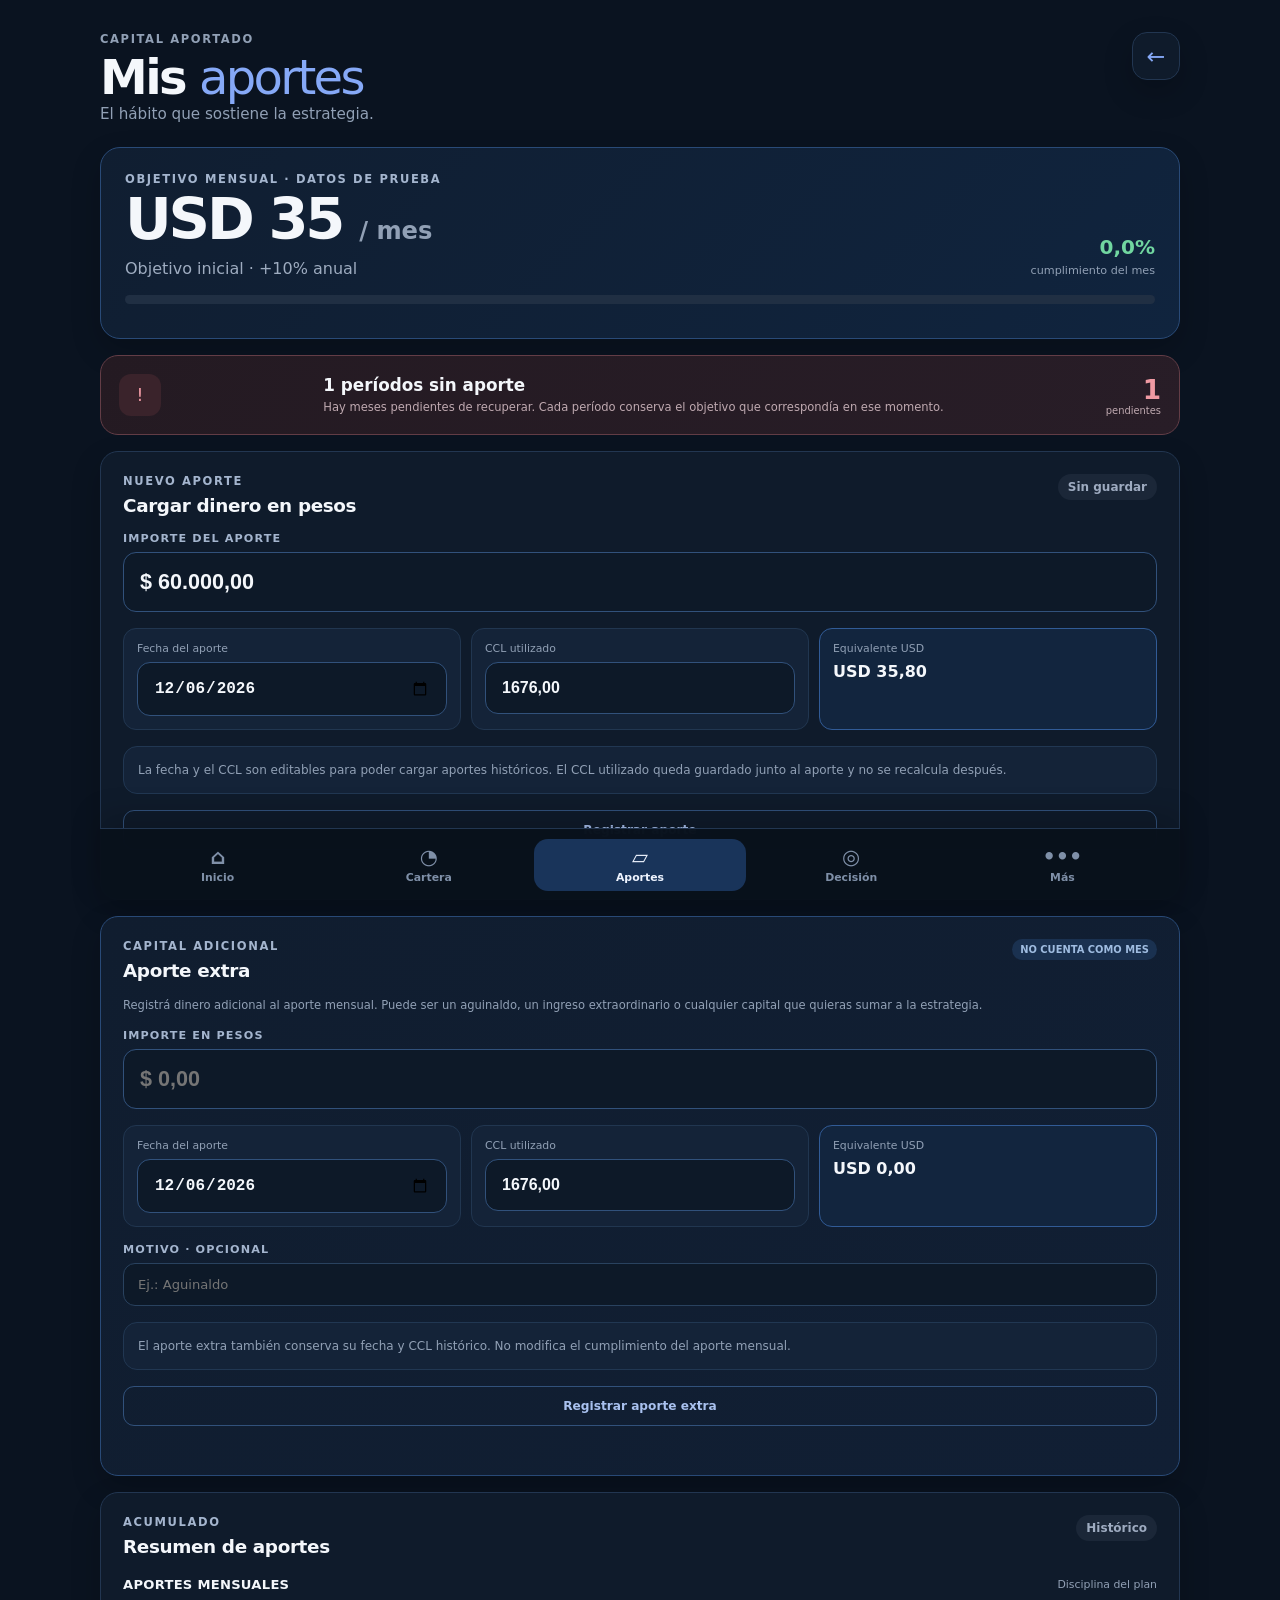
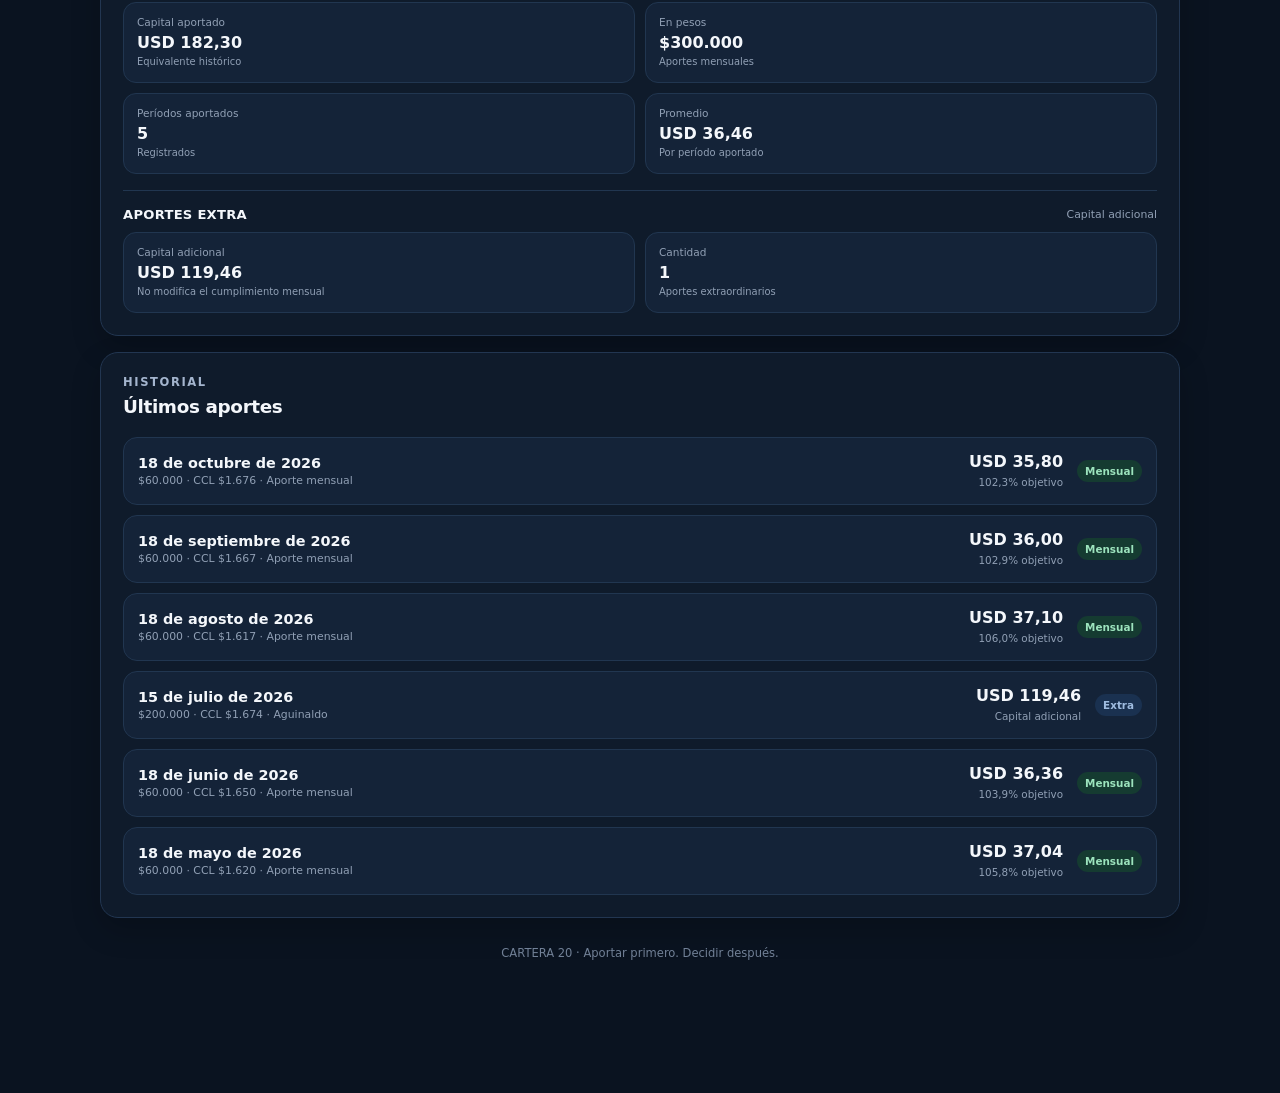
==== commit 55f2daf5: "Mejorar carga de aportes con fecha y CCL editables" ====
--- a/aportes.html
+++ b/aportes.html
@@ -16,13 +16,15 @@
     .fulfillment span { color:var(--muted); font-size:.7rem; }
     .input-panel { display:grid; gap:16px; }
     .field-label { display:block; margin-bottom:7px; color:#a4b5ce; font-size:.7rem; font-weight:800; letter-spacing:.1em; text-transform:uppercase; }
-    .amount-input { width:100%; padding:16px; border:1px solid #31517b; border-radius:13px; outline:none; background:#0d1928; color:var(--text); font-size:1.35rem; font-weight:750; box-sizing:border-box; }
-    .amount-input:focus { border-color:var(--accent); }
+    .amount-input,.data-input { width:100%; padding:16px; border:1px solid #31517b; border-radius:13px; outline:none; background:#0d1928; color:var(--text); font-size:1.35rem; font-weight:750; box-sizing:border-box; }
+    .data-input { font-size:1rem; font-weight:650; }
+    .amount-input:focus,.data-input:focus { border-color:var(--accent); }
     .conversion-grid { display:grid; grid-template-columns:repeat(3,1fr); gap:10px; }
     .conversion-card { padding:13px; border:1px solid #213650; border-radius:13px; background:var(--surface-2); }
-    .conversion-card span { display:block; color:var(--muted); font-size:.68rem; margin-bottom:5px; }
+    .conversion-card span { display:block; color:var(--muted); font-size:.68rem; margin-bottom:7px; }
     .conversion-card strong { font-size:1rem; }
     .conversion-card.highlight { border-color:#315b96; background:#12253e; }
+    .conversion-card input { width:100%; box-sizing:border-box; }
     .history-list { display:grid; gap:10px; }
     .history-row { display:grid; grid-template-columns:1fr auto auto; gap:14px; align-items:center; padding:14px; border:1px solid #213650; border-radius:14px; background:var(--surface-2); }
     .history-main strong { display:block; font-size:.9rem; }
@@ -84,8 +86,12 @@
     <section class="panel input-panel">
       <div class="panel-heading" style="margin-bottom:0"><div><p class="section-label">NUEVO APORTE</p><h2>Cargar dinero en pesos</h2></div><span class="status neutral">Sin guardar</span></div>
       <div><label class="field-label" for="amount">Importe del aporte</label><input id="amount" class="amount-input" type="text" inputmode="decimal" value="$ 60.000,00" aria-label="Importe del aporte en pesos"></div>
-      <div class="conversion-grid"><div class="conversion-card"><span>CCL del día</span><strong>$1.676,00</strong></div><div class="conversion-card highlight"><span>Equivalente USD</span><strong id="monthly-usd">USD 35,80</strong></div><div class="conversion-card"><span>Fecha</span><strong>18/10/2026</strong></div></div>
-      <div class="info-box">El aporte se registra en pesos y el CCL de la fecha queda guardado como referencia histórica. Ese valor no se recalcula después.</div>
+      <div class="conversion-grid">
+        <div class="conversion-card"><span>Fecha del aporte</span><input id="monthly-date" class="data-input" type="date" value="2026-10-18" aria-label="Fecha del aporte mensual"></div>
+        <div class="conversion-card"><span>CCL utilizado</span><input id="monthly-ccl" class="data-input" type="text" inputmode="decimal" value="1676,00" aria-label="CCL utilizado para el aporte mensual"></div>
+        <div class="conversion-card highlight"><span>Equivalente USD</span><strong id="monthly-usd">USD 35,80</strong></div>
+      </div>
+      <div class="info-box">La fecha y el CCL son editables para poder cargar aportes históricos. El CCL utilizado queda guardado junto al aporte y no se recalcula después.</div>
       <button id="register-monthly" class="secondary-button" type="button" style="width:100%;padding:12px">Registrar aporte</button>
       <div id="monthly-status" class="test-status" aria-live="polite"></div>
     </section>
@@ -94,7 +100,13 @@
       <div class="panel-heading" style="margin-bottom:0"><div><p class="section-label">CAPITAL ADICIONAL</p><h2>Aporte extra</h2></div><span class="extra-badge">NO CUENTA COMO MES</span></div>
       <p class="extra-help">Registrá dinero adicional al aporte mensual. Puede ser un aguinaldo, un ingreso extraordinario o cualquier capital que quieras sumar a la estrategia.</p>
       <div><label class="field-label" for="extra-amount">Importe en pesos</label><input id="extra-amount" class="amount-input" type="text" inputmode="decimal" placeholder="$ 0,00" aria-label="Importe del aporte extra en pesos"></div>
-      <div><label class="field-label" for="extra-reason">Motivo · opcional</label><input id="extra-reason" class="extra-reason" type="text" placeholder="Ej.: Aguinaldo" aria-label="Motivo del aporte extra en pesos"></div>
+      <div class="conversion-grid">
+        <div class="conversion-card"><span>Fecha del aporte</span><input id="extra-date" class="data-input" type="date" value="2026-10-18" aria-label="Fecha del aporte extra"></div>
+        <div class="conversion-card"><span>CCL utilizado</span><input id="extra-ccl" class="data-input" type="text" inputmode="decimal" value="1676,00" aria-label="CCL utilizado para el aporte extra"></div>
+        <div class="conversion-card highlight"><span>Equivalente USD</span><strong id="extra-usd">USD 0,00</strong></div>
+      </div>
+      <div><label class="field-label" for="extra-reason">Motivo · opcional</label><input id="extra-reason" class="extra-reason" type="text" placeholder="Ej.: Aguinaldo" aria-label="Motivo del aporte extra"></div>
+      <div class="info-box">El aporte extra también conserva su fecha y CCL histórico. No modifica el cumplimiento del aporte mensual.</div>
       <button id="register-extra" class="secondary-button" type="button" style="width:100%;padding:12px">Registrar aporte extra</button>
       <div id="extra-status" class="test-status" aria-live="polite"></div>
     </section>
@@ -107,12 +119,7 @@
 
     <section class="panel">
       <div class="panel-heading"><div><p class="section-label">HISTORIAL</p><h2>Últimos aportes</h2></div></div>
-      <div id="history-list" class="history-list">
-        <div class="history-row"><div class="history-main"><strong>Octubre 2026</strong><span>$60.000 · CCL $1.676 · Aporte mensual</span></div><div class="history-usd"><strong>USD 35,80</strong><span>102,3% objetivo</span></div><span class="history-status">Mensual</span></div>
-        <div class="history-row"><div class="history-main"><strong>Septiembre 2026</strong><span>$60.000 · CCL histórico · Aporte mensual</span></div><div class="history-usd"><strong>USD 36,00</strong><span>102,9% objetivo</span></div><span class="history-status">Mensual</span></div>
-        <div class="history-row"><div class="history-main"><strong>Agosto 2026</strong><span>$60.000 · CCL histórico · Aporte mensual</span></div><div class="history-usd"><strong>USD 37,10</strong><span>106,0% objetivo</span></div><span class="history-status">Mensual</span></div>
-        <div class="history-row"><div class="history-main"><strong>Julio 2026</strong><span>$200.000 · CCL histórico · Aguinaldo</span></div><div class="history-usd"><strong>USD 119,33</strong><span>Capital adicional</span></div><span class="history-status extra">Extra</span></div>
-      </div>
+      <div id="history-list" class="history-list"></div>
     </section>
 
     <footer><p>CARTERA 20 · Aportar primero. Decidir después.</p></footer>
@@ -123,8 +130,7 @@
 (() => {
   const KEY = 'cartera20_aportes_prueba_v1';
   const TARGET = 35;
-  const CCL = 1676;
-  const month = '2026-10';
+  const DEFAULT_CCL = 1676;
   const seed = [
     {date:'2026-10-18', type:'monthly', ars:60000, ccl:1676, reason:''},
     {date:'2026-09-18', type:'monthly', ars:60000, ccl:1666.67, reason:''},
@@ -142,15 +148,29 @@
     const n = Number(cleaned);
     return Number.isFinite(n) ? n : 0;
   };
+  const parseCcl = value => {
+    const cleaned = String(value).replace(/[^0-9,.-]/g,'').replace(/\./g,'').replace(',','.');
+    const n = Number(cleaned);
+    return Number.isFinite(n) && n > 0 ? n : 0;
+  };
   const esc = s => String(s).replace(/[&<>"']/g, c => ({'&':'&amp;','<':'&lt;','>':'&gt;','"':'&quot;',"'":'&#039;'}[c]));
   const formatDate = d => new Date(d+'T12:00:00').toLocaleDateString('es-AR',{day:'2-digit',month:'long',year:'numeric'}).replace(/^./,m=>m.toUpperCase());
+  const today = () => new Date().toISOString().slice(0,10);
+
+  function refreshConversion(amountId,cclId,outputId){
+    const amount=parseMoney(document.getElementById(amountId).value);
+    const ccl=parseCcl(document.getElementById(cclId).value);
+    document.getElementById(outputId).textContent=usd(ccl?amount/ccl:0);
+  }
+
   function render(){
     const data = load();
     const monthly = data.filter(x=>x.type==='monthly');
     const extra = data.filter(x=>x.type==='extra');
-    const current = monthly.find(x=>x.date.slice(0,7)===month);
-    const currentUsd = current ? current.ars/current.ccl : 0;
-    const fulfillment = currentUsd ? currentUsd/TARGET*100 : 0;
+    const currentMonth = new Date().toISOString().slice(0,7);
+    const currentMonthly = monthly.filter(x=>x.date.slice(0,7)===currentMonth);
+    const currentUsd = currentMonthly.reduce((s,x)=>s+x.ars/x.ccl,0);
+    const fulfillment = currentUsd/TARGET*100;
     document.getElementById('fulfillment').textContent = fulfillment.toFixed(1).replace('.',',') + '%';
     document.getElementById('progress').style.width = Math.min(100,fulfillment)+'%';
     const totalMonthlyUsd = monthly.reduce((s,x)=>s+x.ars/x.ccl,0);
@@ -162,8 +182,8 @@
     document.getElementById('sum-monthly-avg').textContent=usd(monthly.length?totalMonthlyUsd/monthly.length:0);
     document.getElementById('sum-extra-usd').textContent=usd(totalExtraUsd);
     document.getElementById('sum-extra-count').textContent=extra.length;
-    const expected = ['2026-10','2026-09','2026-08','2026-07','2026-06','2026-05'];
-    const pending = expected.filter(m => !monthly.some(x=>x.date.slice(0,7)===m)).length;
+    const expected=['2026-10','2026-09','2026-08','2026-07','2026-06','2026-05'];
+    const pending=expected.filter(m=>!monthly.some(x=>x.date.slice(0,7)===m)).length;
     const card=document.getElementById('pending-card');
     card.classList.toggle('currently-clear',pending===0);
     document.getElementById('pending-title').textContent=pending?`${pending} períodos sin aporte`:'Los aportes están al día. ¡Continúa así!';
@@ -175,24 +195,44 @@
       return `<div class="history-row"><div class="history-main"><strong>${formatDate(x.date)}</strong><span>${ars(x.ars)} · CCL ${ars(x.ccl)} · ${isExtra?(esc(x.reason||'Aporte extra')):'Aporte mensual'}</span></div><div class="history-usd"><strong>${usd(u)}</strong><span>${isExtra?'Capital adicional':(u/TARGET*100).toFixed(1).replace('.',',')+'% objetivo'}</span></div><span class="history-status ${isExtra?'extra':''}">${isExtra?'Extra':'Mensual'}</span></div>`;
     }).join('');
   }
+
+  document.getElementById('amount').addEventListener('input',()=>refreshConversion('amount','monthly-ccl','monthly-usd'));
+  document.getElementById('monthly-ccl').addEventListener('input',()=>refreshConversion('amount','monthly-ccl','monthly-usd'));
+  document.getElementById('extra-amount').addEventListener('input',()=>refreshConversion('extra-amount','extra-ccl','extra-usd'));
+  document.getElementById('extra-ccl').addEventListener('input',()=>refreshConversion('extra-amount','extra-ccl','extra-usd'));
+
   document.getElementById('register-monthly').addEventListener('click',()=>{
     const amount=parseMoney(document.getElementById('amount').value);
+    const ccl=parseCcl(document.getElementById('monthly-ccl').value);
+    const date=document.getElementById('monthly-date').value;
     if(amount<=0){document.getElementById('monthly-status').textContent='Ingresá un importe válido.';return;}
-    const data=load(); const date=new Date().toISOString().slice(0,10);
-    data.push({date,type:'monthly',ars:amount,ccl:CCL,reason:''}); save(data); render();
+    if(ccl<=0){document.getElementById('monthly-status').textContent='Ingresá un CCL válido.';return;}
+    if(!date){document.getElementById('monthly-status').textContent='Seleccioná una fecha.';return;}
+    const data=load(); data.push({date,type:'monthly',ars:amount,ccl,reason:''}); save(data); render();
     document.getElementById('monthly-status').textContent='Aporte mensual registrado en los datos de prueba.';
   });
+
   document.getElementById('register-extra').addEventListener('click',()=>{
     const amount=parseMoney(document.getElementById('extra-amount').value);
+    const ccl=parseCcl(document.getElementById('extra-ccl').value);
+    const date=document.getElementById('extra-date').value;
     if(amount<=0){document.getElementById('extra-status').textContent='Ingresá un importe válido.';return;}
-    const reason=document.getElementById('extra-reason').value.trim(); const data=load(); const date=new Date().toISOString().slice(0,10);
-    data.push({date,type:'extra',ars:amount,ccl:CCL,reason}); save(data); render();
+    if(ccl<=0){document.getElementById('extra-status').textContent='Ingresá un CCL válido.';return;}
+    if(!date){document.getElementById('extra-status').textContent='Seleccioná una fecha.';return;}
+    const reason=document.getElementById('extra-reason').value.trim(); const data=load();
+    data.push({date,type:'extra',ars:amount,ccl,reason}); save(data); render();
     document.getElementById('extra-status').textContent='Aporte extra registrado. No modifica el cumplimiento mensual.';
     document.getElementById('extra-amount').value=''; document.getElementById('extra-reason').value='';
+    document.getElementById('extra-date').value=today(); document.getElementById('extra-ccl').value=DEFAULT_CCL.toFixed(2).replace('.',',');
+    refreshConversion('extra-amount','extra-ccl','extra-usd');
   });
-  document.getElementById('amount').addEventListener('input',()=>{
-    const amount=parseMoney(document.getElementById('amount').value); document.getElementById('monthly-usd').textContent=usd(amount/CCL);
-  });
+
+  document.getElementById('monthly-date').value=today();
+  document.getElementById('extra-date').value=today();
+  document.getElementById('monthly-ccl').value=DEFAULT_CCL.toFixed(2).replace('.',',');
+  document.getElementById('extra-ccl').value=DEFAULT_CCL.toFixed(2).replace('.',',');
+  refreshConversion('amount','monthly-ccl','monthly-usd');
+  refreshConversion('extra-amount','extra-ccl','extra-usd');
   render();
 })();
 </script>
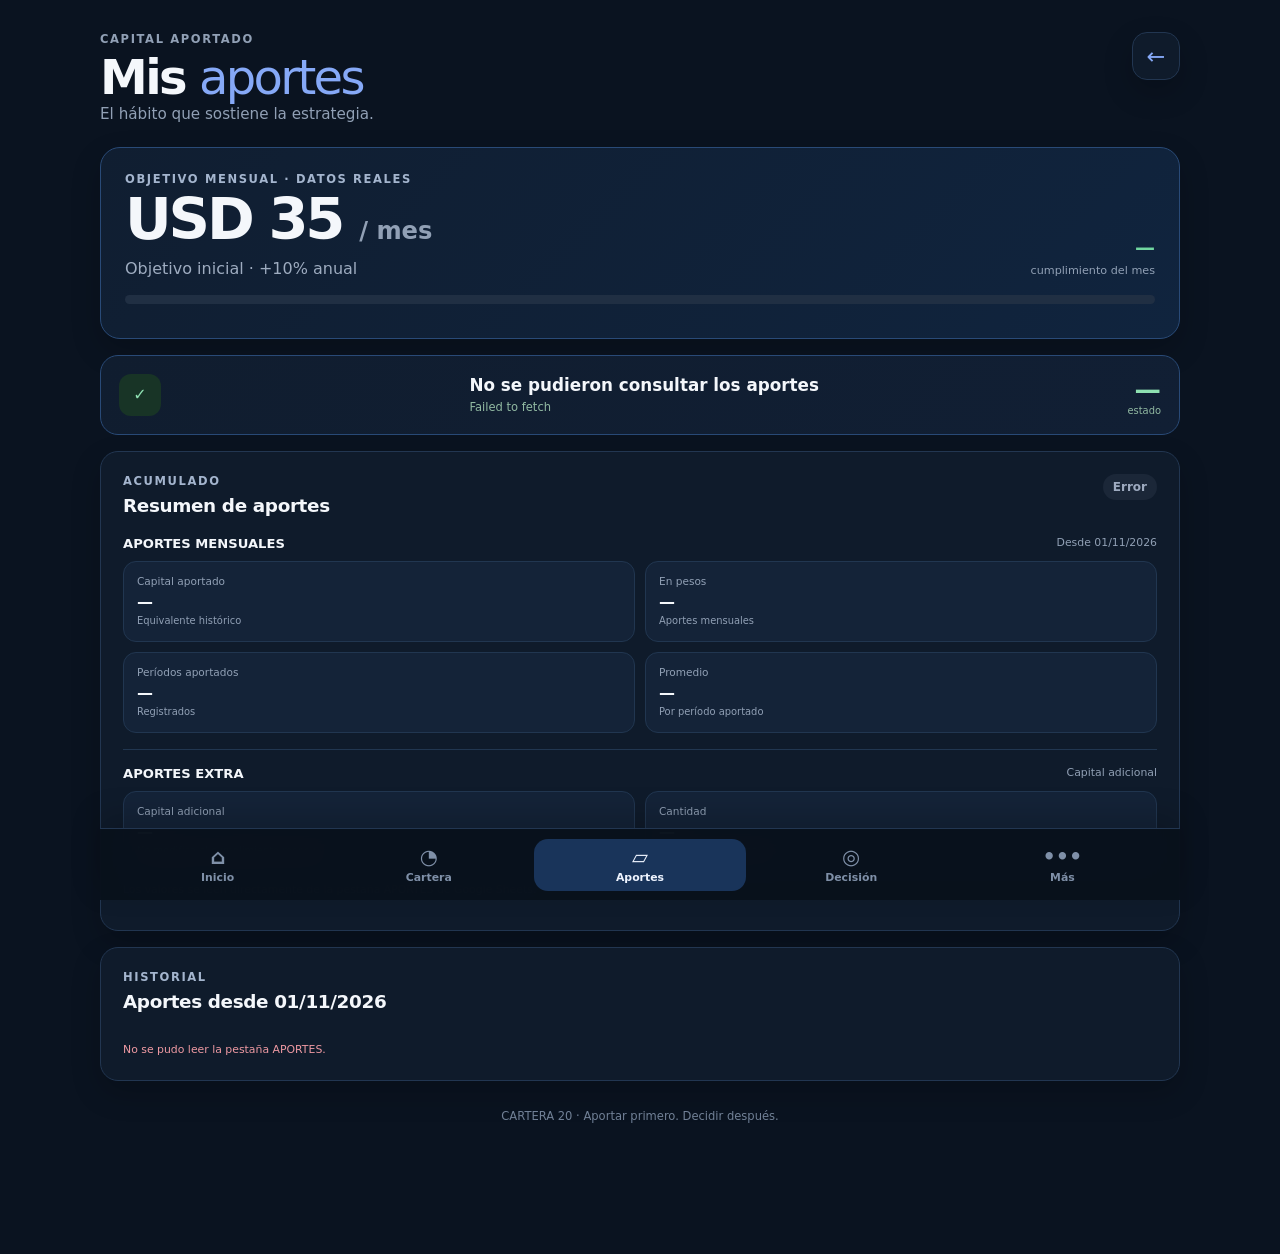
==== commit 3a7f82b9: "Actualizar Aportes para leer datos reales de Google Sheets, corregir estado de períodos y mostrar hi" ====
--- a/aportes.html
+++ b/aportes.html
@@ -1,240 +1,38 @@
 <!DOCTYPE html>
 <html lang="es">
 <head>
-  <meta charset="UTF-8">
-  <meta name="viewport" content="width=device-width, initial-scale=1.0">
-  <meta name="theme-color" content="#0a1320">
-  <title>CARTERA 20 · Aportes</title>
-  <link rel="stylesheet" href="style.css">
-  <style>
-    .contribution-hero { padding:24px; margin-bottom:16px; border:1px solid #294a77; border-radius:20px; background:linear-gradient(135deg,#101e31 0%,#10243e 100%); box-shadow:var(--shadow); }
-    .contribution-target { display:flex; align-items:end; justify-content:space-between; gap:18px; }
-    .target-value { font-size:clamp(2.3rem,7vw,3.6rem); line-height:.95; font-weight:760; letter-spacing:-.055em; }
-    .target-value small { font-size:.42em; font-weight:700; color:var(--muted); letter-spacing:0; }
-    .fulfillment { text-align:right; }
-    .fulfillment strong { display:block; font-size:1.25rem; color:var(--success); }
-    .fulfillment span { color:var(--muted); font-size:.7rem; }
-    .input-panel { display:grid; gap:16px; }
-    .field-label { display:block; margin-bottom:7px; color:#a4b5ce; font-size:.7rem; font-weight:800; letter-spacing:.1em; text-transform:uppercase; }
-    .amount-input,.data-input { width:100%; padding:16px; border:1px solid #31517b; border-radius:13px; outline:none; background:#0d1928; color:var(--text); font-size:1.35rem; font-weight:750; box-sizing:border-box; }
-    .data-input { font-size:1rem; font-weight:650; }
-    .amount-input:focus,.data-input:focus { border-color:var(--accent); }
-    .conversion-grid { display:grid; grid-template-columns:repeat(3,1fr); gap:10px; }
-    .conversion-card { padding:13px; border:1px solid #213650; border-radius:13px; background:var(--surface-2); }
-    .conversion-card span { display:block; color:var(--muted); font-size:.68rem; margin-bottom:7px; }
-    .conversion-card strong { font-size:1rem; }
-    .conversion-card.highlight { border-color:#315b96; background:#12253e; }
-    .conversion-card input { width:100%; box-sizing:border-box; }
-    .history-list { display:grid; gap:10px; }
-    .history-row { display:grid; grid-template-columns:1fr auto auto; gap:14px; align-items:center; padding:14px; border:1px solid #213650; border-radius:14px; background:var(--surface-2); }
-    .history-main strong { display:block; font-size:.9rem; }
-    .history-main span { display:block; margin-top:3px; color:var(--muted); font-size:.68rem; }
-    .history-usd { text-align:right; }
-    .history-usd strong { display:block; }
-    .history-usd span { color:var(--muted); font-size:.65rem; }
-    .history-status { padding:5px 8px; border-radius:999px; background:var(--success-soft); color:#9ce3bd; font-size:.65rem; font-weight:750; white-space:nowrap; }
-    .history-status.extra { background:#1a3150; color:#9fbce0; }
-    .info-box { padding:14px; border:1px solid #213752; border-radius:14px; background:var(--surface-2); color:var(--muted); font-size:.75rem; line-height:1.5; }
-    .pending-card { display:flex; align-items:center; justify-content:space-between; gap:16px; padding:18px; margin-bottom:16px; border:1px solid #633d46; border-radius:18px; background:linear-gradient(135deg,#241a22 0%,#281d27 100%); }
-    .pending-card .pending-icon { width:42px; height:42px; display:grid; place-items:center; flex:0 0 42px; border-radius:12px; background:#3a232b; color:#e9959f; font-size:1.15rem; }
-    .pending-card strong { display:block; font-size:1.05rem; }
-    .pending-card p { margin:4px 0 0; color:#bfa9b0; font-size:.72rem; line-height:1.45; }
-    .pending-count { text-align:right; flex:0 0 auto; }
-    .pending-count strong { font-size:1.65rem; color:#ef9aa3; }
-    .pending-count span { display:block; color:#bfa9b0; font-size:.62rem; }
-    .pending-card.currently-clear { border-color:#294a77; background:linear-gradient(135deg,#101d2f 0%,#111f34 100%); }
-    .pending-card.currently-clear .pending-icon { background:#183426; color:#8ee0b1; }
-    .pending-card.currently-clear .pending-count strong { color:#8ee0b1; }
-    .pending-card.currently-clear .pending-card-title { color:#d8e3ef; }
-    .pending-card.currently-clear p { color:#91b9a2; }
-    .extra-panel { border-color:#294a77; background:linear-gradient(135deg,#101d2f 0%,#111f34 100%); }
-    .extra-badge { padding:5px 8px; border-radius:999px; background:#1a3150; color:#9fbce0; font-size:.62rem; font-weight:800; white-space:nowrap; }
-    .extra-help { margin:0; color:var(--muted); font-size:.72rem; line-height:1.45; }
-    .extra-reason { width:100%; padding:13px 14px; border:1px solid #29425f; border-radius:12px; outline:none; background:#0d1928; color:var(--text); font:inherit; font-size:.82rem; box-sizing:border-box; }
-    .extra-reason:focus { border-color:var(--accent); }
-    .summary-block { display:grid; gap:10px; }
-    .summary-block + .summary-block { margin-top:16px; padding-top:16px; border-top:1px solid #213650; }
-    .summary-title { display:flex; align-items:center; justify-content:space-between; gap:12px; }
-    .summary-title strong { font-size:.82rem; letter-spacing:.02em; }
-    .summary-title span { color:var(--muted); font-size:.68rem; }
-    .summary-mini { display:grid; grid-template-columns:repeat(2,1fr); gap:10px; }
-    .summary-mini-card { padding:13px; border:1px solid #213650; border-radius:13px; background:var(--surface-2); }
-    .summary-mini-card span { display:block; color:var(--muted); font-size:.66rem; margin-bottom:5px; }
-    .summary-mini-card strong { display:block; font-size:1rem; }
-    .summary-mini-card small { display:block; margin-top:3px; color:var(--muted); font-size:.62rem; }
-    .test-status { color:#9fbce0; font-size:.68rem; min-height:1em; }
-    @media(max-width:480px){ .contribution-target{align-items:flex-start;flex-direction:column}.fulfillment{text-align:left}.conversion-grid{grid-template-columns:1fr 1fr}.conversion-card:last-child{grid-column:1/-1}.history-row{grid-template-columns:1fr auto}.history-status{grid-column:2;grid-row:1}.history-usd{grid-column:1;grid-row:2;text-align:left}.pending-card{align-items:flex-start}.pending-count{margin-left:auto}.summary-mini{grid-template-columns:1fr 1fr} }
-  </style>
+<meta charset="UTF-8"><meta name="viewport" content="width=device-width, initial-scale=1.0"><meta name="theme-color" content="#0a1320"><title>CARTERA 20 · Aportes</title><link rel="stylesheet" href="style.css">
+<style>
+.hero{padding:24px;margin-bottom:16px;border:1px solid #294a77;border-radius:20px;background:linear-gradient(135deg,#101e31,#10243e);box-shadow:var(--shadow)}.target{display:flex;align-items:end;justify-content:space-between;gap:18px}.target-value{font-size:clamp(2.3rem,7vw,3.6rem);line-height:.95;font-weight:760;letter-spacing:-.055em}.target-value small{font-size:.42em;color:var(--muted);letter-spacing:0}.fulfillment{text-align:right}.fulfillment strong{display:block;font-size:1.25rem;color:var(--success)}.fulfillment span{color:var(--muted);font-size:.7rem}.pending{display:flex;align-items:center;justify-content:space-between;gap:16px;padding:18px;margin-bottom:16px;border:1px solid #294a77;border-radius:18px;background:linear-gradient(135deg,#101d2f,#111f34)}.pending-icon{width:42px;height:42px;display:grid;place-items:center;flex:0 0 42px;border-radius:12px;background:#183426;color:#8ee0b1}.pending strong{display:block;font-size:1.05rem}.pending p{margin:4px 0 0;color:#91b9a2;font-size:.72rem;line-height:1.45}.pending-count{text-align:right}.pending-count strong{font-size:1.65rem;color:#8ee0b1}.pending-count span{display:block;color:#91b9a2;font-size:.62rem}.pending.is-pending{border-color:#633d46;background:linear-gradient(135deg,#241a22,#281d27)}.pending.is-pending .pending-icon,.pending.is-pending .pending-count strong{color:#ef9aa3}.pending.is-pending .pending-icon{background:#3a232b}.pending.is-pending p,.pending.is-pending .pending-count span{color:#bfa9b0}.summary{display:grid;gap:10px}.summary+.summary{margin-top:16px;padding-top:16px;border-top:1px solid #213650}.summary-title{display:flex;justify-content:space-between;gap:12px}.summary-title strong{font-size:.82rem}.summary-title span{color:var(--muted);font-size:.68rem}.cards{display:grid;grid-template-columns:repeat(2,1fr);gap:10px}.card{padding:13px;border:1px solid #213650;border-radius:13px;background:var(--surface-2)}.card span{display:block;color:var(--muted);font-size:.66rem;margin-bottom:5px}.card strong{display:block;font-size:1rem}.card small{display:block;margin-top:3px;color:var(--muted);font-size:.62rem}.history{display:grid;gap:10px}.row{display:grid;grid-template-columns:1fr auto auto;gap:14px;align-items:center;padding:14px;border:1px solid #213650;border-radius:14px;background:var(--surface-2)}.row-main strong{display:block;font-size:.9rem}.row-main span{display:block;margin-top:3px;color:var(--muted);font-size:.68rem}.row-usd{text-align:right}.row-usd strong{display:block}.row-usd span{color:var(--muted);font-size:.65rem}.badge{padding:5px 8px;border-radius:999px;background:var(--success-soft);color:#9ce3bd;font-size:.65rem;font-weight:750;white-space:nowrap}.badge.extra{background:#1a3150;color:#9fbce0}.note{margin-top:10px;color:#718096;font-size:.68rem;line-height:1.45}.error{color:#ef9aa3}
+@media(max-width:480px){.target{align-items:flex-start;flex-direction:column}.fulfillment{text-align:left}.cards{grid-template-columns:1fr 1fr}.row{grid-template-columns:1fr auto}.badge{grid-column:2;grid-row:1}.row-usd{grid-column:1;grid-row:2;text-align:left}.pending{align-items:flex-start}}
+</style>
 </head>
 <body>
-  <main class="app-shell">
-    <header class="topbar">
-      <div><p class="eyebrow">CAPITAL APORTADO</p><h1>Mis <span>aportes</span></h1><p class="tagline">El hábito que sostiene la estrategia.</p></div>
-      <a class="icon-button back-button" href="index.html" aria-label="Volver al inicio" title="Volver al inicio">←</a>
-    </header>
-
-    <section class="contribution-hero">
-      <p class="section-label">OBJETIVO MENSUAL · DATOS DE PRUEBA</p>
-      <div class="contribution-target"><div><div class="target-value">USD 35 <small>/ mes</small></div><p class="hero-subtitle">Objetivo inicial · +10% anual</p></div><div class="fulfillment"><strong id="fulfillment">102,3%</strong><span>cumplimiento del mes</span></div></div>
-      <div class="progress-track"><div id="progress" class="progress-fill" style="width:100%"></div></div>
-    </section>
-
-    <section id="pending-card" class="pending-card" aria-label="Estado de aportes">
-      <div class="pending-icon">!</div><div><strong id="pending-title" class="pending-card-title">2 períodos sin aporte</strong><p id="pending-text">Hay meses pendientes de recuperar. Cada período conserva el objetivo que correspondía en ese momento.</p></div><div class="pending-count"><strong id="pending-count">2</strong><span id="pending-label">pendientes</span></div>
-    </section>
-
-    <section class="panel input-panel">
-      <div class="panel-heading" style="margin-bottom:0"><div><p class="section-label">NUEVO APORTE</p><h2>Cargar dinero en pesos</h2></div><span class="status neutral">Sin guardar</span></div>
-      <div><label class="field-label" for="amount">Importe del aporte</label><input id="amount" class="amount-input" type="text" inputmode="decimal" value="$ 60.000,00" aria-label="Importe del aporte en pesos"></div>
-      <div class="conversion-grid">
-        <div class="conversion-card"><span>Fecha del aporte</span><input id="monthly-date" class="data-input" type="date" value="2026-10-18" aria-label="Fecha del aporte mensual"></div>
-        <div class="conversion-card"><span>CCL utilizado</span><input id="monthly-ccl" class="data-input" type="text" inputmode="decimal" value="1676,00" aria-label="CCL utilizado para el aporte mensual"></div>
-        <div class="conversion-card highlight"><span>Equivalente USD</span><strong id="monthly-usd">USD 35,80</strong></div>
-      </div>
-      <div class="info-box">La fecha y el CCL son editables para poder cargar aportes históricos. El CCL utilizado queda guardado junto al aporte y no se recalcula después.</div>
-      <button id="register-monthly" class="secondary-button" type="button" style="width:100%;padding:12px">Registrar aporte</button>
-      <div id="monthly-status" class="test-status" aria-live="polite"></div>
-    </section>
-
-    <section class="panel extra-panel input-panel">
-      <div class="panel-heading" style="margin-bottom:0"><div><p class="section-label">CAPITAL ADICIONAL</p><h2>Aporte extra</h2></div><span class="extra-badge">NO CUENTA COMO MES</span></div>
-      <p class="extra-help">Registrá dinero adicional al aporte mensual. Puede ser un aguinaldo, un ingreso extraordinario o cualquier capital que quieras sumar a la estrategia.</p>
-      <div><label class="field-label" for="extra-amount">Importe en pesos</label><input id="extra-amount" class="amount-input" type="text" inputmode="decimal" placeholder="$ 0,00" aria-label="Importe del aporte extra en pesos"></div>
-      <div class="conversion-grid">
-        <div class="conversion-card"><span>Fecha del aporte</span><input id="extra-date" class="data-input" type="date" value="2026-10-18" aria-label="Fecha del aporte extra"></div>
-        <div class="conversion-card"><span>CCL utilizado</span><input id="extra-ccl" class="data-input" type="text" inputmode="decimal" value="1676,00" aria-label="CCL utilizado para el aporte extra"></div>
-        <div class="conversion-card highlight"><span>Equivalente USD</span><strong id="extra-usd">USD 0,00</strong></div>
-      </div>
-      <div><label class="field-label" for="extra-reason">Motivo · opcional</label><input id="extra-reason" class="extra-reason" type="text" placeholder="Ej.: Aguinaldo" aria-label="Motivo del aporte extra"></div>
-      <div class="info-box">El aporte extra también conserva su fecha y CCL histórico. No modifica el cumplimiento del aporte mensual.</div>
-      <button id="register-extra" class="secondary-button" type="button" style="width:100%;padding:12px">Registrar aporte extra</button>
-      <div id="extra-status" class="test-status" aria-live="polite"></div>
-    </section>
-
-    <section class="panel">
-      <div class="panel-heading"><div><p class="section-label">ACUMULADO</p><h2>Resumen de aportes</h2></div><span class="status neutral">Histórico</span></div>
-      <div class="summary-block"><div class="summary-title"><strong>APORTES MENSUALES</strong><span>Disciplina del plan</span></div><div class="summary-mini"><article class="summary-mini-card"><span>Capital aportado</span><strong id="sum-monthly-usd">USD 439,93</strong><small>Equivalente histórico</small></article><article class="summary-mini-card"><span>En pesos</span><strong id="sum-monthly-ars">$ 669.066</strong><small>Aportes mensuales</small></article><article class="summary-mini-card"><span>Períodos aportados</span><strong id="sum-monthly-count">10</strong><small>Registrados</small></article><article class="summary-mini-card"><span>Promedio</span><strong id="sum-monthly-avg">USD 43,99</strong><small>Por período aportado</small></article></div></div>
-      <div class="summary-block"><div class="summary-title"><strong>APORTES EXTRA</strong><span>Capital adicional</span></div><div class="summary-mini"><article class="summary-mini-card"><span>Capital adicional</span><strong id="sum-extra-usd">USD 0,00</strong><small>No modifica el cumplimiento mensual</small></article><article class="summary-mini-card"><span>Cantidad</span><strong id="sum-extra-count">0</strong><small>Aportes extraordinarios</small></article></div></div>
-    </section>
-
-    <section class="panel">
-      <div class="panel-heading"><div><p class="section-label">HISTORIAL</p><h2>Últimos aportes</h2></div></div>
-      <div id="history-list" class="history-list"></div>
-    </section>
-
-    <footer><p>CARTERA 20 · Aportar primero. Decidir después.</p></footer>
-  </main>
-  <nav class="bottom-nav" aria-label="Navegación principal"><a class="nav-item" href="index.html"><span class="nav-icon">⌂</span><span>Inicio</span></a><a class="nav-item" href="cartera.html"><span class="nav-icon">◔</span><span>Cartera</span></a><a class="nav-item active" href="aportes.html"><span class="nav-icon">▱</span><span>Aportes</span></a><a class="nav-item" href="#"><span class="nav-icon">◎</span><span>Decisión</span></a><a class="nav-item" href="#"><span class="nav-icon">•••</span><span>Más</span></a></nav>
-
+<main class="app-shell">
+<header class="topbar"><div><p class="eyebrow">CAPITAL APORTADO</p><h1>Mis <span>aportes</span></h1><p class="tagline">El hábito que sostiene la estrategia.</p></div><a class="icon-button back-button" href="index.html" aria-label="Volver al inicio">←</a></header>
+<section class="hero"><p class="section-label">OBJETIVO MENSUAL · DATOS REALES</p><div class="target"><div><div class="target-value">USD 35 <small>/ mes</small></div><p class="hero-subtitle">Objetivo inicial · +10% anual</p></div><div class="fulfillment"><strong id="fulfillment">—</strong><span>cumplimiento del mes</span></div></div><div class="progress-track"><div id="progress" class="progress-fill" style="width:0%"></div></div></section>
+<section id="pending" class="pending"><div class="pending-icon" id="pending-icon">✓</div><div><strong id="pending-title">Consultando aportes…</strong><p id="pending-text">Leyendo los datos reales.</p></div><div class="pending-count"><strong id="pending-count">—</strong><span id="pending-label">estado</span></div></section>
+<section class="panel"><div class="panel-heading"><div><p class="section-label">ACUMULADO</p><h2>Resumen de aportes</h2></div><span id="summary-status" class="status neutral">Consultando…</span></div>
+<div class="summary"><div class="summary-title"><strong>APORTES MENSUALES</strong><span>Desde 01/11/2026</span></div><div class="cards"><article class="card"><span>Capital aportado</span><strong id="monthly-usd">—</strong><small>Equivalente histórico</small></article><article class="card"><span>En pesos</span><strong id="monthly-ars">—</strong><small>Aportes mensuales</small></article><article class="card"><span>Períodos aportados</span><strong id="monthly-count">—</strong><small>Registrados</small></article><article class="card"><span>Promedio</span><strong id="monthly-avg">—</strong><small>Por período aportado</small></article></div></div>
+<div class="summary"><div class="summary-title"><strong>APORTES EXTRA</strong><span>Capital adicional</span></div><div class="cards"><article class="card"><span>Capital adicional</span><strong id="extra-usd">—</strong><small>No modifica el cumplimiento mensual</small></article><article class="card"><span>Cantidad</span><strong id="extra-count">—</strong><small>Aportes extraordinarios</small></article></div></div><p class="note">Los valores se leen directamente de la pestaña APORTES de Google Sheets.</p></section>
+<section class="panel"><div class="panel-heading"><div><p class="section-label">HISTORIAL</p><h2>Aportes desde 01/11/2026</h2></div></div><div id="history" class="history"><div class="note">Consultando…</div></div></section>
+<footer><p>CARTERA 20 · Aportar primero. Decidir después.</p></footer>
+</main>
+<nav class="bottom-nav" aria-label="Navegación principal"><a class="nav-item" href="index.html"><span class="nav-icon">⌂</span><span>Inicio</span></a><a class="nav-item" href="cartera.html"><span class="nav-icon">◔</span><span>Cartera</span></a><a class="nav-item active" href="aportes.html"><span class="nav-icon">▱</span><span>Aportes</span></a><a class="nav-item" href="decision.html#"><span class="nav-icon">◎</span><span>Decisión</span></a><a class="nav-item" href="#"><span class="nav-icon">•••</span><span>Más</span></a></nav>
 <script>
-(() => {
-  const KEY = 'cartera20_aportes_prueba_v1';
-  const TARGET = 35;
-  const DEFAULT_CCL = 1676;
-  const seed = [
-    {date:'2026-10-18', type:'monthly', ars:60000, ccl:1676, reason:''},
-    {date:'2026-09-18', type:'monthly', ars:60000, ccl:1666.67, reason:''},
-    {date:'2026-08-18', type:'monthly', ars:60000, ccl:1617.25, reason:''},
-    {date:'2026-07-15', type:'extra', ars:200000, ccl:1674.22, reason:'Aguinaldo'},
-    {date:'2026-06-18', type:'monthly', ars:60000, ccl:1650, reason:''},
-    {date:'2026-05-18', type:'monthly', ars:60000, ccl:1620, reason:''}
-  ];
-  const load = () => JSON.parse(localStorage.getItem(KEY) || 'null') || seed;
-  const save = data => localStorage.setItem(KEY, JSON.stringify(data));
-  const ars = n => '$' + Math.round(n).toLocaleString('es-AR');
-  const usd = n => 'USD ' + n.toFixed(2).replace('.', ',');
-  const parseMoney = value => {
-    const cleaned = String(value).replace(/[^0-9,.-]/g,'').replace(/\./g,'').replace(',','.');
-    const n = Number(cleaned);
-    return Number.isFinite(n) ? n : 0;
-  };
-  const parseCcl = value => {
-    const cleaned = String(value).replace(/[^0-9,.-]/g,'').replace(/\./g,'').replace(',','.');
-    const n = Number(cleaned);
-    return Number.isFinite(n) && n > 0 ? n : 0;
-  };
-  const esc = s => String(s).replace(/[&<>"']/g, c => ({'&':'&amp;','<':'&lt;','>':'&gt;','"':'&quot;',"'":'&#039;'}[c]));
-  const formatDate = d => new Date(d+'T12:00:00').toLocaleDateString('es-AR',{day:'2-digit',month:'long',year:'numeric'}).replace(/^./,m=>m.toUpperCase());
-  const today = () => new Date().toISOString().slice(0,10);
-
-  function refreshConversion(amountId,cclId,outputId){
-    const amount=parseMoney(document.getElementById(amountId).value);
-    const ccl=parseCcl(document.getElementById(cclId).value);
-    document.getElementById(outputId).textContent=usd(ccl?amount/ccl:0);
-  }
-
-  function render(){
-    const data = load();
-    const monthly = data.filter(x=>x.type==='monthly');
-    const extra = data.filter(x=>x.type==='extra');
-    const currentMonth = new Date().toISOString().slice(0,7);
-    const currentMonthly = monthly.filter(x=>x.date.slice(0,7)===currentMonth);
-    const currentUsd = currentMonthly.reduce((s,x)=>s+x.ars/x.ccl,0);
-    const fulfillment = currentUsd/TARGET*100;
-    document.getElementById('fulfillment').textContent = fulfillment.toFixed(1).replace('.',',') + '%';
-    document.getElementById('progress').style.width = Math.min(100,fulfillment)+'%';
-    const totalMonthlyUsd = monthly.reduce((s,x)=>s+x.ars/x.ccl,0);
-    const totalMonthlyArs = monthly.reduce((s,x)=>s+x.ars,0);
-    const totalExtraUsd = extra.reduce((s,x)=>s+x.ars/x.ccl,0);
-    document.getElementById('sum-monthly-usd').textContent=usd(totalMonthlyUsd);
-    document.getElementById('sum-monthly-ars').textContent=ars(totalMonthlyArs);
-    document.getElementById('sum-monthly-count').textContent=monthly.length;
-    document.getElementById('sum-monthly-avg').textContent=usd(monthly.length?totalMonthlyUsd/monthly.length:0);
-    document.getElementById('sum-extra-usd').textContent=usd(totalExtraUsd);
-    document.getElementById('sum-extra-count').textContent=extra.length;
-    const expected=['2026-10','2026-09','2026-08','2026-07','2026-06','2026-05'];
-    const pending=expected.filter(m=>!monthly.some(x=>x.date.slice(0,7)===m)).length;
-    const card=document.getElementById('pending-card');
-    card.classList.toggle('currently-clear',pending===0);
-    document.getElementById('pending-title').textContent=pending?`${pending} períodos sin aporte`:'Los aportes están al día. ¡Continúa así!';
-    document.getElementById('pending-text').textContent=pending?'Hay meses pendientes de recuperar. Cada período conserva el objetivo que correspondía en ese momento.':'Todos los períodos evaluados tienen su aporte mensual registrado.';
-    document.getElementById('pending-count').textContent=pending;
-    document.getElementById('pending-label').textContent=pending?'pendientes':'al día';
-    document.getElementById('history-list').innerHTML=data.slice().sort((a,b)=>b.date.localeCompare(a.date)).map(x=>{
-      const u=x.ars/x.ccl; const isExtra=x.type==='extra';
-      return `<div class="history-row"><div class="history-main"><strong>${formatDate(x.date)}</strong><span>${ars(x.ars)} · CCL ${ars(x.ccl)} · ${isExtra?(esc(x.reason||'Aporte extra')):'Aporte mensual'}</span></div><div class="history-usd"><strong>${usd(u)}</strong><span>${isExtra?'Capital adicional':(u/TARGET*100).toFixed(1).replace('.',',')+'% objetivo'}</span></div><span class="history-status ${isExtra?'extra':''}">${isExtra?'Extra':'Mensual'}</span></div>`;
-    }).join('');
-  }
-
-  document.getElementById('amount').addEventListener('input',()=>refreshConversion('amount','monthly-ccl','monthly-usd'));
-  document.getElementById('monthly-ccl').addEventListener('input',()=>refreshConversion('amount','monthly-ccl','monthly-usd'));
-  document.getElementById('extra-amount').addEventListener('input',()=>refreshConversion('extra-amount','extra-ccl','extra-usd'));
-  document.getElementById('extra-ccl').addEventListener('input',()=>refreshConversion('extra-amount','extra-ccl','extra-usd'));
-
-  document.getElementById('register-monthly').addEventListener('click',()=>{
-    const amount=parseMoney(document.getElementById('amount').value);
-    const ccl=parseCcl(document.getElementById('monthly-ccl').value);
-    const date=document.getElementById('monthly-date').value;
-    if(amount<=0){document.getElementById('monthly-status').textContent='Ingresá un importe válido.';return;}
-    if(ccl<=0){document.getElementById('monthly-status').textContent='Ingresá un CCL válido.';return;}
-    if(!date){document.getElementById('monthly-status').textContent='Seleccioná una fecha.';return;}
-    const data=load(); data.push({date,type:'monthly',ars:amount,ccl,reason:''}); save(data); render();
-    document.getElementById('monthly-status').textContent='Aporte mensual registrado en los datos de prueba.';
-  });
-
-  document.getElementById('register-extra').addEventListener('click',()=>{
-    const amount=parseMoney(document.getElementById('extra-amount').value);
-    const ccl=parseCcl(document.getElementById('extra-ccl').value);
-    const date=document.getElementById('extra-date').value;
-    if(amount<=0){document.getElementById('extra-status').textContent='Ingresá un importe válido.';return;}
-    if(ccl<=0){document.getElementById('extra-status').textContent='Ingresá un CCL válido.';return;}
-    if(!date){document.getElementById('extra-status').textContent='Seleccioná una fecha.';return;}
-    const reason=document.getElementById('extra-reason').value.trim(); const data=load();
-    data.push({date,type:'extra',ars:amount,ccl,reason}); save(data); render();
-    document.getElementById('extra-status').textContent='Aporte extra registrado. No modifica el cumplimiento mensual.';
-    document.getElementById('extra-amount').value=''; document.getElementById('extra-reason').value='';
-    document.getElementById('extra-date').value=today(); document.getElementById('extra-ccl').value=DEFAULT_CCL.toFixed(2).replace('.',',');
-    refreshConversion('extra-amount','extra-ccl','extra-usd');
-  });
-
-  document.getElementById('monthly-date').value=today();
-  document.getElementById('extra-date').value=today();
-  document.getElementById('monthly-ccl').value=DEFAULT_CCL.toFixed(2).replace('.',',');
-  document.getElementById('extra-ccl').value=DEFAULT_CCL.toFixed(2).replace('.',',');
-  refreshConversion('amount','monthly-ccl','monthly-usd');
-  refreshConversion('extra-amount','extra-ccl','extra-usd');
-  render();
+(()=>{
+const SHEET_ID='1oVR-CTWE5VmIoy1ly_fJrcrT6ZgtJLllUQBp6iGarv4',TARGET=35,START=new Date(2026,10,1);
+const money=n=>'$'+new Intl.NumberFormat('es-AR',{minimumFractionDigits:0,maximumFractionDigits:0}).format(n),usd=n=>'USD '+Number(n).toFixed(2).replace('.',','),pad=n=>String(n).padStart(2,'0'),key=d=>`${d.getFullYear()}-${pad(d.getMonth()+1)}-${pad(d.getDate())}`;
+function num(v){if(typeof v==='number')return v;let s=String(v??'').trim().replace(/\$/g,'').replace(/\s/g,'');if(s.includes('.')&&s.includes(','))s=s.lastIndexOf(',')>s.lastIndexOf('.')?s.replace(/\./g,'').replace(',','.'):s.replace(/,/g,'');else if(s.includes(','))s=s.replace(',','.');return Number(s)}
+function date(v){let s=String(v??'').trim(),m=s.match(/^Date\((\d+),(\d+),(\d+)/);if(m)return new Date(+m[1],+m[2],+m[3]);m=s.match(/^(\d{1,2})\/(\d{1,2})\/(\d{4})$/);if(m)return new Date(+m[3],+m[2]-1,+m[1]);m=s.match(/^(\d{4})-(\d{2})-(\d{2})$/);if(m)return new Date(+m[1],+m[2]-1,+m[3]);let d=new Date(s);return Number.isNaN(d.getTime())?null:d}
+function type(v){return String(v??'').toLowerCase().includes('extra')?'extra':'monthly'}
+function format(d){return d.toLocaleDateString('es-AR',{day:'2-digit',month:'long',year:'numeric'}).replace(/^./,x=>x.toUpperCase())}
+async function load(){const q=encodeURIComponent('select A, B, C, D where A is not null order by A');const u=`https://docs.google.com/spreadsheets/d/${encodeURIComponent(SHEET_ID)}/gviz/tq?sheet=APORTES&tqx=out:json&tq=${q}`;const r=await fetch(u,{cache:'no-store'});if(!r.ok)throw Error(`No se pudo consultar APORTES (${r.status}).`);const t=await r.text(),i=t.indexOf('{'),j=t.lastIndexOf('}');if(i<0)throw Error('Respuesta inválida de APORTES.');const rows=JSON.parse(t.slice(i,j+1))?.table?.rows||[];return rows.map(x=>{const c=x.c||[],d=date(c[0]?.f??c[0]?.v),ars=num(c[1]?.v??c[1]?.f),t=type(c[2]?.v??c[2]?.f),ccl=num(c[3]?.v??c[3]?.f);return{d,ars,t,ccl}}).filter(x=>x.d&&x.d>=START&&x.ars>0&&x.ccl>0)}
+function render(data){const m=data.filter(x=>x.t==='monthly'),e=data.filter(x=>x.t==='extra'),mUsd=m.reduce((s,x)=>s+x.ars/x.ccl,0),mArs=m.reduce((s,x)=>s+x.ars,0),eUsd=e.reduce((s,x)=>s+x.ars/x.ccl,0);document.getElementById('monthly-usd').textContent=usd(mUsd);document.getElementById('monthly-ars').textContent=money(mArs);document.getElementById('monthly-count').textContent=m.length;document.getElementById('monthly-avg').textContent=usd(m.length?mUsd/m.length:0);document.getElementById('extra-usd').textContent=usd(eUsd);document.getElementById('extra-count').textContent=e.length;document.getElementById('summary-status').textContent=`Datos reales · ${data.length} aporte(s)`;
+const today=new Date();today.setHours(0,0,0,0);let cm=today>=START?key(today).slice(0,7):null,cur=cm?m.filter(x=>key(x.d).slice(0,7)===cm).reduce((s,x)=>s+x.ars/x.ccl,0):0,ful=cm?cur/TARGET*100:null;document.getElementById('fulfillment').textContent=ful===null?'—':ful.toFixed(1).replace('.',',')+'%';document.getElementById('progress').style.width=ful===null?'0%':Math.min(100,ful)+'%';
+const months=[];if(cm){let d=new Date(2026,10,1),end=new Date(today.getFullYear(),today.getMonth(),1);while(d<=end){months.push(`${d.getFullYear()}-${pad(d.getMonth()+1)}`);d.setMonth(d.getMonth()+1)}}const miss=months.filter(k=>!m.some(x=>key(x.d).slice(0,7)===k)),p=document.getElementById('pending'),has=miss.length;p.classList.toggle('is-pending',has>0);document.getElementById('pending-icon').textContent=has?'!':'✓';document.getElementById('pending-title').textContent=has?`${has} período(s) sin aporte`:'Aportes al día';document.getElementById('pending-text').textContent=has?`Faltan aportes mensuales en: ${miss.join(' · ')}`:'Todos los períodos correspondientes tienen su aporte mensual registrado.';document.getElementById('pending-count').textContent=has;document.getElementById('pending-label').textContent=has?'pendientes':'al día';
+const esc=s=>String(s??'').replace(/[&<>"']/g,c=>({'&':'&amp;','<':'&lt;','>':'&gt;','"':'&quot;',"'":'&#039;'}[c]));data.sort((a,b)=>b.d-a.d);document.getElementById('history').innerHTML=data.length?data.map(x=>{const u=x.ars/x.ccl,ex=x.t==='extra';return `<div class="row"><div class="row-main"><strong>${format(x.d)}</strong><span>${money(x.ars)} · CCL ${x.ccl.toLocaleString('es-AR',{minimumFractionDigits:2,maximumFractionDigits:2})} · ${ex?'Aporte extra':'Aporte mensual'}</span></div><div class="row-usd"><strong>${usd(u)}</strong><span>${ex?'Capital adicional':(u/TARGET*100).toFixed(1).replace('.',',')+'% objetivo'}</span></div><span class="badge ${ex?'extra':''}">${ex?'Extra':'Mensual'}</span></div>`}).join(''):'<div class="note">Todavía no hay aportes desde el 01/11/2026.</div>'}
+load().then(render).catch(e=>{document.getElementById('summary-status').textContent='Error';document.getElementById('pending-title').textContent='No se pudieron consultar los aportes';document.getElementById('pending-text').textContent=e.message;document.getElementById('history').innerHTML='<div class="note error">No se pudo leer la pestaña APORTES.</div>'})
 })();
 </script>
-</body>
-</html>
+</body></html>
